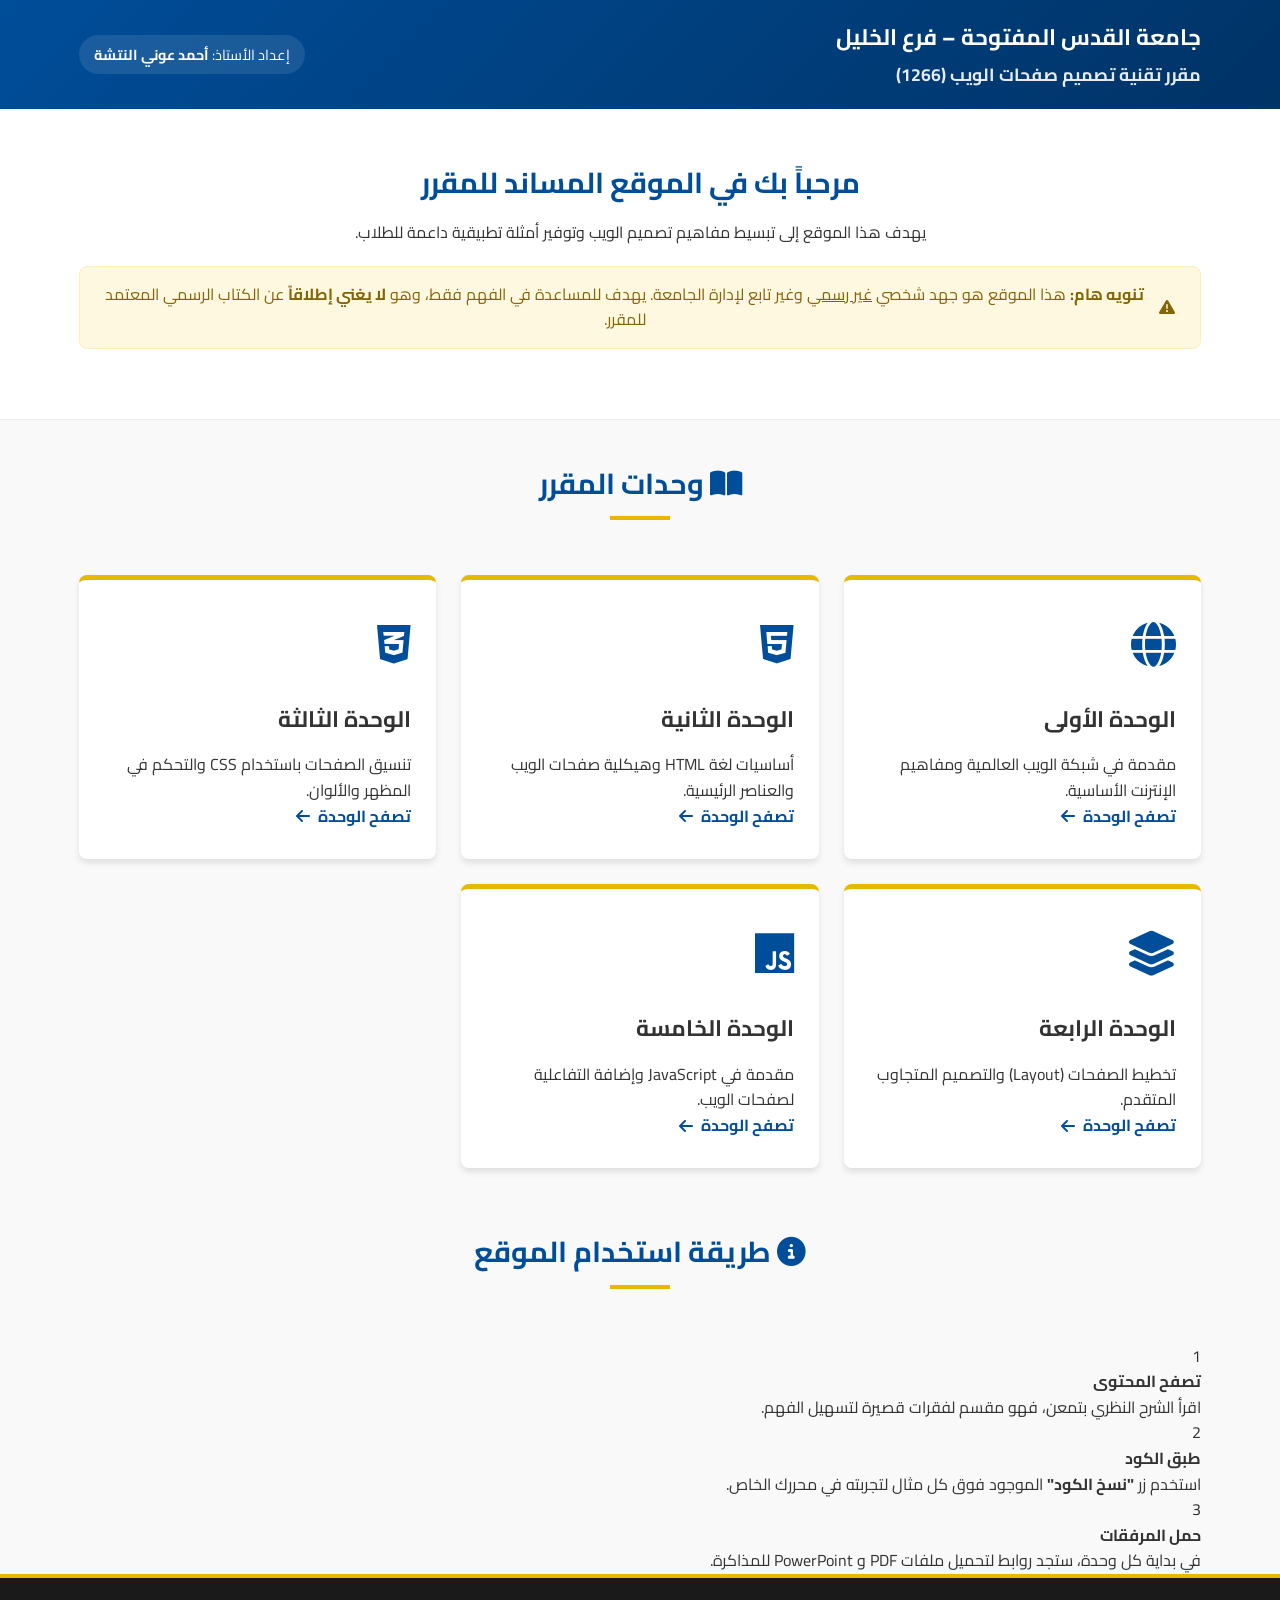
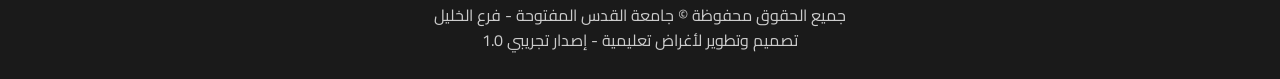
==== index.html @ 38ac9ed9 "Add files via upload رفع ملفات المشروع" ====
<!DOCTYPE html>
<html lang="ar" dir="rtl">
<head>
    <meta charset="UTF-8">
    <meta name="viewport" content="width=device-width, initial-scale=1.0">
    <title>تقنية تصميم صفحات الويب (1266) - جامعة القدس المفتوحة</title>
    
    <link rel="preconnect" href="https://fonts.googleapis.com">
    <link rel="preconnect" href="https://fonts.gstatic.com" crossorigin>
    <link href="https://fonts.googleapis.com/css2?family=Cairo:wght@400;600;700&display=swap" rel="stylesheet">
    
    <link rel="stylesheet" href="assets/css/style.css">
    
    <link rel="stylesheet" href="https://cdnjs.cloudflare.com/ajax/libs/font-awesome/6.4.0/css/all.min.css">
</head>
<body>

    <header class="main-header">
        <div class="container">
            <div class="header-content">
                <div class="uni-info">
                    <h1>جامعة القدس المفتوحة – فرع الخليل</h1>
                    <h2>مقرر تقنية تصميم صفحات الويب (1266)</h2>
                </div>
                <div class="instructor-info">
                    <p>إعداد الأستاذ: <strong>أحمد عوني النتشة</strong></p>
                </div>
            </div>
        </div>
    </header>

    <section class="hero-section">
        <div class="container">
            <h3>مرحباً بك في الموقع المساند للمقرر</h3>
            <p class="lead">يهدف هذا الموقع إلى تبسيط مفاهيم تصميم الويب وتوفير أمثلة تطبيقية داعمة للطلاب.</p>
            
            <div class="note-box">
                <i class="fas fa-exclamation-triangle"></i>
                <span>
                    <strong>تنويه هام:</strong> هذا الموقع هو جهد شخصي <u>غير رسمي</u> وغير تابع لإدارة الجامعة. يهدف للمساعدة في الفهم فقط، وهو <strong>لا يغني إطلاقاً</strong> عن الكتاب الرسمي المعتمد للمقرر.
                </span>
            </div>
        </div>
    </section>

    <main class="container">
        <h2 class="section-title"><i class="fas fa-book-open"></i> وحدات المقرر</h2>
        
        <div class="units-grid">
            <a href="units/unit1.html" class="unit-card">
                <div class="card-icon"><i class="fas fa-globe"></i></div>
                <h3>الوحدة الأولى</h3>
                <p>مقدمة في شبكة الويب العالمية ومفاهيم الإنترنت الأساسية.</p>
                <span class="btn-text">تصفح الوحدة <i class="fas fa-arrow-left"></i></span>
            </a>

            <a href="units/unit2.html" class="unit-card">
                <div class="card-icon"><i class="fab fa-html5"></i></div>
                <h3>الوحدة الثانية</h3>
                <p>أساسيات لغة HTML وهيكلية صفحات الويب والعناصر الرئيسية.</p>
                <span class="btn-text">تصفح الوحدة <i class="fas fa-arrow-left"></i></span>
            </a>

            <a href="units/unit3.html" class="unit-card">
                <div class="card-icon"><i class="fab fa-css3-alt"></i></div>
                <h3>الوحدة الثالثة</h3>
                <p>تنسيق الصفحات باستخدام CSS والتحكم في المظهر والألوان.</p>
                <span class="btn-text">تصفح الوحدة <i class="fas fa-arrow-left"></i></span>
            </a>

            <a href="units/unit4.html" class="unit-card">
                <div class="card-icon"><i class="fas fa-layer-group"></i></div>
                <h3>الوحدة الرابعة</h3>
                <p>تخطيط الصفحات (Layout) والتصميم المتجاوب المتقدم.</p>
                <span class="btn-text">تصفح الوحدة <i class="fas fa-arrow-left"></i></span>
            </a>

            <a href="units/unit5.html" class="unit-card">
                <div class="card-icon"><i class="fab fa-js"></i></div>
                <h3>الوحدة الخامسة</h3>
                <p>مقدمة في JavaScript وإضافة التفاعلية لصفحات الويب.</p>
                <span class="btn-text">تصفح الوحدة <i class="fas fa-arrow-left"></i></span>
            </a>
        </div>
    </main>

    <section class="how-to-use">
        <div class="container">
            <h2 class="section-title"><i class="fas fa-info-circle"></i> طريقة استخدام الموقع</h2>
            <div class="steps-grid">
                <div class="step-item">
                    <span class="step-num">1</span>
                    <h4>تصفح المحتوى</h4>
                    <p>اقرأ الشرح النظري بتمعن، فهو مقسم لفقرات قصيرة لتسهيل الفهم.</p>
                </div>
                <div class="step-item">
                    <span class="step-num">2</span>
                    <h4>طبق الكود</h4>
                    <p>استخدم زر <strong>"نسخ الكود"</strong> الموجود فوق كل مثال لتجربته في محررك الخاص.</p>
                </div>
                <div class="step-item">
                    <span class="step-num">3</span>
                    <h4>حمل المرفقات</h4>
                    <p>في بداية كل وحدة، ستجد روابط لتحميل ملفات PDF و PowerPoint للمذاكرة.</p>
                </div>
            </div>
        </div>
    </section>

    <footer>
        <div class="container">
            <p>جميع الحقوق محفوظة &copy; جامعة القدس المفتوحة - فرع الخليل</p>
            <p class="small">تصميم وتطوير لأغراض تعليمية - إصدار تجريبي 1.0</p>
        </div>
    </footer>

</body>
</html>
---- assets/css/style.css ----
/* =========================================
   1. المتغيرات وإعدادات التأسيس
   ========================================= */
:root {
    --primary-color: #004d99;
    --secondary-color: #e6b800;
    --accent-color: #f0f4f8;
    --text-color: #333;
    --text-light: #666;
    --white: #fff;
    --code-bg: #2d2d2d;
    --border-radius: 8px;
    --shadow: 0 4px 6px rgba(0,0,0,0.1);
    --hover-shadow: 0 10px 15px rgba(0,0,0,0.15);
    --font-main: 'Cairo', sans-serif;
    --transition: all 0.3s ease;
}

* { box-sizing: border-box; margin: 0; padding: 0; }
html { scroll-behavior: smooth; }
body {
    font-family: var(--font-main);
    background-color: #f9f9f9;
    color: var(--text-color);
    line-height: 1.6;
    direction: rtl;
    text-align: right;
}
a { text-decoration: none; color: inherit; transition: var(--transition); }
ul { list-style: none; }
.container { width: 90%; max-width: 1200px; margin: 0 auto; padding: 0 15px; }

/* =========================================
   2. الترويسة (Header)
   ========================================= */
.main-header {
    background: linear-gradient(135deg, var(--primary-color) 0%, #003366 100%);
    color: var(--white);
    padding: 20px 0;
    box-shadow: 0 2px 10px rgba(0,0,0,0.2);
}
.header-content {
    display: flex;
    justify-content: space-between;
    align-items: center;
    flex-wrap: wrap;
    gap: 15px;
}
.uni-info h1 { font-size: 1.4rem; font-weight: 700; margin-bottom: 5px; }
.uni-info h2 { font-size: 1.1rem; opacity: 0.9; }
.instructor-info {
    background: rgba(255, 255, 255, 0.1);
    padding: 8px 15px;
    border-radius: 20px;
    font-size: 0.9rem;
}
/* أيقونة الرئيسية */
.home-icon-header {
    color: var(--white);
    font-size: 1.5rem;
    margin-left: 15px;
    border: 1px solid rgba(255,255,255,0.3);
    padding: 5px 10px;
    border-radius: 5px;
    display: flex; align-items: center;
}
.home-icon-header:hover {
    background-color: rgba(255,255,255,0.2);
    color: var(--secondary-color);
    transform: scale(1.05);
}

/* =========================================
   3. الصفحة الرئيسية
   ========================================= */
.hero-section {
    background-color: var(--white);
    padding: 50px 0;
    text-align: center;
    border-bottom: 1px solid #eee;
    margin-bottom: 40px;
}
.hero-section h3 { color: var(--primary-color); font-size: 1.8rem; margin-bottom: 15px; }
.section-title {
    text-align: center;
    margin-bottom: 40px;
    color: var(--primary-color);
    position: relative;
    padding-bottom: 15px;
    font-size: 1.8rem;
}
.section-title::after {
    content: ''; display: block; width: 60px; height: 4px;
    background: var(--secondary-color); margin: 10px auto 0;
}
.units-grid {
    display: grid; grid-template-columns: repeat(auto-fit, minmax(280px, 1fr));
    gap: 25px; margin-bottom: 60px;
}
.unit-card {
    background: var(--white); padding: 30px 25px;
    border-radius: var(--border-radius); box-shadow: var(--shadow);
    border-top: 5px solid var(--secondary-color);
    display: flex; flex-direction: column; height: 100%;
    transition: var(--transition);
}
.unit-card:hover { transform: translateY(-8px); box-shadow: var(--hover-shadow); }
.card-icon { font-size: 2.8rem; color: var(--primary-color); margin-bottom: 20px; }
.unit-card h3 { font-size: 1.4rem; margin-bottom: 15px; }
.btn-text {
    color: var(--primary-color); font-weight: 700;
    display: inline-flex; align-items: center; gap: 8px; margin-top: auto;
}

/* =========================================
   4. العناصر العامة
   ========================================= */
.note-box {
    background-color: #fff8e1; color: #856404;
    border: 1px solid #ffeeba; padding: 15px 25px;
    border-radius: 8px; display: flex; align-items: center; gap: 15px;
    margin: 20px 0;
}
.download-btns { display: flex; gap: 15px; align-items: center; }

/* =========================================
   5. صفحات الوحدات
   ========================================= */
.unit-layout {
    display: grid; grid-template-columns: 280px 1fr;
    gap: 30px; margin: 30px 0 60px; align-items: start;
}
.toc-sidebar {
    background: #fff; padding: 20px;
    border-radius: var(--border-radius); box-shadow: var(--shadow);
    position: sticky; top: 20px; max-height: 85vh; overflow-y: auto;
    border-top: 4px solid var(--primary-color);
}
.toc-sidebar h4 { color: var(--primary-color); margin-bottom: 15px; border-bottom: 1px solid #eee; padding-bottom: 10px; }
.toc-sidebar ul li a {
    color: var(--text-light); font-size: 0.9rem; display: block;
    padding: 8px 10px; border-radius: 4px; border-right: 3px solid transparent;
    transition: var(--transition);
}
.toc-sidebar ul li a:hover {
    background-color: var(--accent-color); color: var(--primary-color);
    border-right-color: var(--primary-color); padding-right: 15px;
}
.unit-content section {
    background: #fff; padding: 40px; margin-bottom: 30px;
    border-radius: var(--border-radius); box-shadow: var(--shadow);
    scroll-margin-top: 80px;
}
.unit-content h2 {
    color: var(--primary-color); margin-bottom: 25px; font-size: 1.6rem;
    border-right: 5px solid var(--secondary-color); padding-right: 15px;
}
.code-box {
    background: var(--code-bg); color: #f8f8f2;
    border-radius: 6px; margin: 25px 0; overflow: hidden;
    direction: ltr; text-align: left;
}
.code-header {
    background: #444; padding: 8px 15px;
    display: flex; justify-content: space-between; align-items: center;
    font-family: monospace; color: #ccc;
}
.code-box pre {
    padding: 20px; overflow-x: auto; margin: 0;
    font-family: 'Courier New', Courier, monospace;
}
.copy-btn {
    background: transparent; border: 1px solid #888; color: #fff;
    padding: 3px 10px; border-radius: 4px; cursor: pointer;
}
.copy-btn:hover { background: #fff; color: #222; }

/* الجداول */
.content-table {
    width: 100%; border-collapse: collapse; margin: 25px 0;
    background: #fff; border: 1px solid #ddd;
}
.content-table thead tr { background-color: var(--primary-color); color: #fff; }
.content-table th, .content-table td { padding: 12px 15px; border: 1px solid #ddd; }
.content-table tbody tr:nth-of-type(even) { background-color: #f8f9fa; }

/* قسم الأسئلة والتدريبات (Accordion) */
.qa-container { margin-top: 20px; }
.qa-item {
    background: #fff; border: 1px solid #ddd;
    border-radius: 8px; margin-bottom: 15px; overflow: hidden;
}
.qa-item summary {
    background-color: #f8f9fa; padding: 15px 20px; cursor: pointer;
    font-weight: bold; color: var(--primary-color);
    display: flex; justify-content: space-between; align-items: center;
}
.qa-item summary:hover { background-color: #e9ecef; }
.qa-answer { padding: 20px; border-top: 1px solid #ddd; background-color: #fff; }
.qa-badge {
    background: var(--secondary-color); color: #fff;
    padding: 3px 8px; border-radius: 4px; font-size: 0.8rem; margin-left: 10px;
}

/* =========================================
   6. التذييل (Footer)
   ========================================= */
footer {
    background: #1a1a1a; color: #ccc; text-align: center;
    padding: 25px 0; border-top: 4px solid var(--secondary-color);
    margin-top: auto;
}
/* =========================================
   7. التجاوب
   ========================================= */
@media (max-width: 992px) {
    .unit-layout { grid-template-columns: 1fr; }
    .toc-sidebar { position: static; margin-bottom: 30px; max-height: none; }
}
@media (max-width: 768px) {
    .header-content { flex-direction: column; text-align: center; }
}
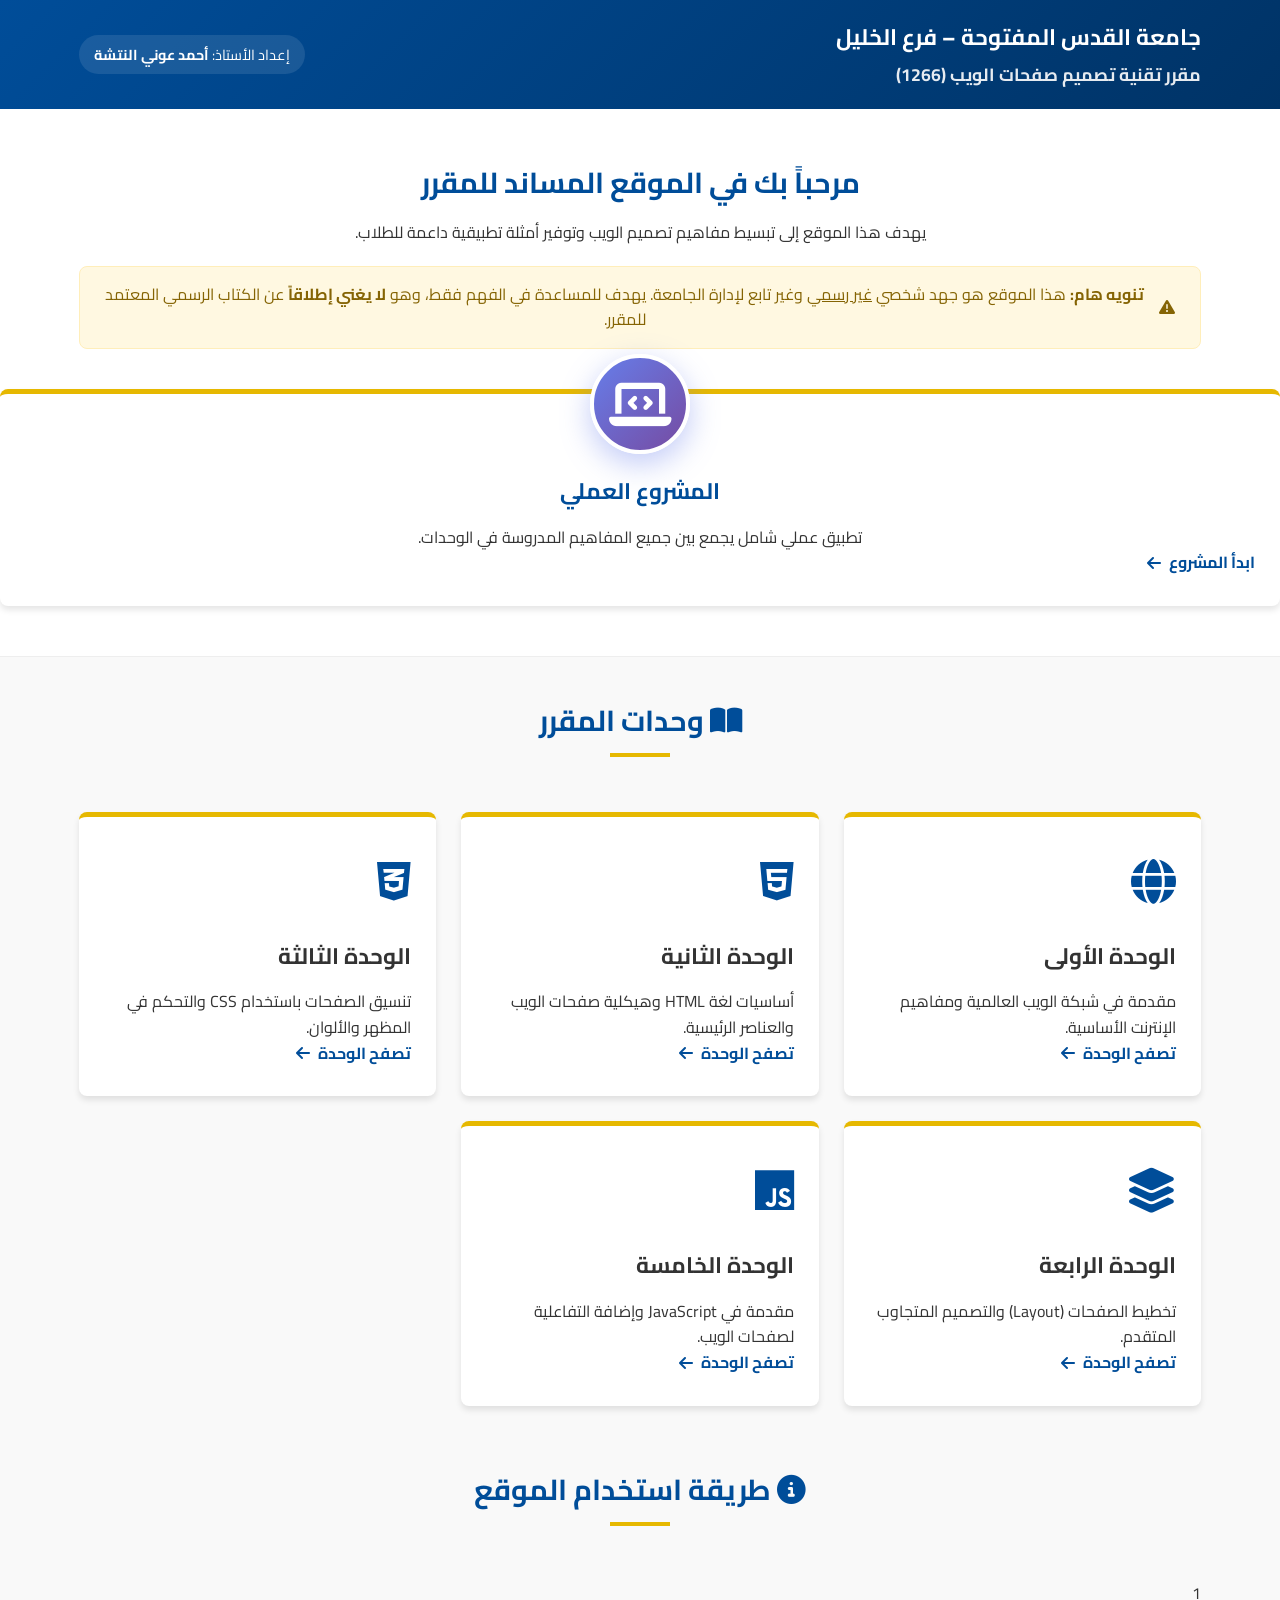
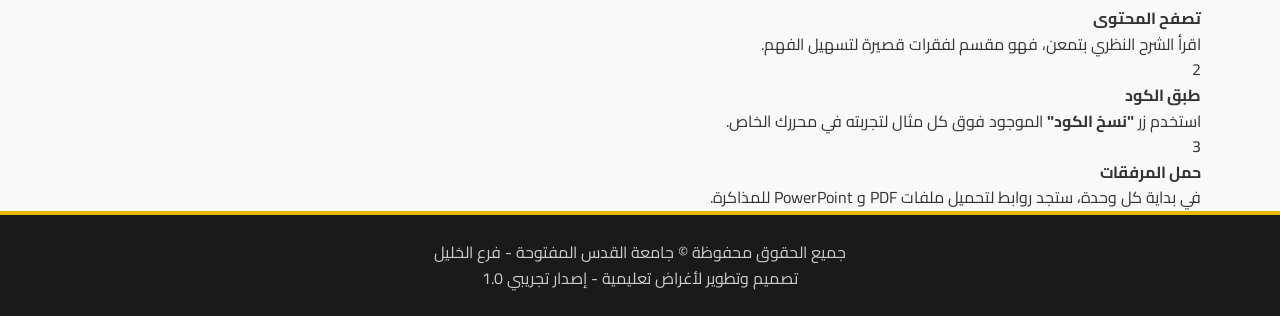
==== commit ac1ee764: "Add files via upload" ====
--- a/index.html
+++ b/index.html
@@ -1,118 +1,159 @@
-<!DOCTYPE html>
-<html lang="ar" dir="rtl">
-<head>
-    <meta charset="UTF-8">
-    <meta name="viewport" content="width=device-width, initial-scale=1.0">
-    <title>تقنية تصميم صفحات الويب (1266) - جامعة القدس المفتوحة</title>
-    
-    <link rel="preconnect" href="https://fonts.googleapis.com">
-    <link rel="preconnect" href="https://fonts.gstatic.com" crossorigin>
-    <link href="https://fonts.googleapis.com/css2?family=Cairo:wght@400;600;700&display=swap" rel="stylesheet">
-    
-    <link rel="stylesheet" href="assets/css/style.css">
-    
-    <link rel="stylesheet" href="https://cdnjs.cloudflare.com/ajax/libs/font-awesome/6.4.0/css/all.min.css">
-</head>
-<body>
-
-    <header class="main-header">
-        <div class="container">
-            <div class="header-content">
-                <div class="uni-info">
-                    <h1>جامعة القدس المفتوحة – فرع الخليل</h1>
-                    <h2>مقرر تقنية تصميم صفحات الويب (1266)</h2>
-                </div>
-                <div class="instructor-info">
-                    <p>إعداد الأستاذ: <strong>أحمد عوني النتشة</strong></p>
-                </div>
-            </div>
-        </div>
-    </header>
-
-    <section class="hero-section">
-        <div class="container">
-            <h3>مرحباً بك في الموقع المساند للمقرر</h3>
-            <p class="lead">يهدف هذا الموقع إلى تبسيط مفاهيم تصميم الويب وتوفير أمثلة تطبيقية داعمة للطلاب.</p>
-            
-            <div class="note-box">
-                <i class="fas fa-exclamation-triangle"></i>
-                <span>
-                    <strong>تنويه هام:</strong> هذا الموقع هو جهد شخصي <u>غير رسمي</u> وغير تابع لإدارة الجامعة. يهدف للمساعدة في الفهم فقط، وهو <strong>لا يغني إطلاقاً</strong> عن الكتاب الرسمي المعتمد للمقرر.
-                </span>
-            </div>
-        </div>
-    </section>
-
-    <main class="container">
-        <h2 class="section-title"><i class="fas fa-book-open"></i> وحدات المقرر</h2>
-        
-        <div class="units-grid">
-            <a href="units/unit1.html" class="unit-card">
-                <div class="card-icon"><i class="fas fa-globe"></i></div>
-                <h3>الوحدة الأولى</h3>
-                <p>مقدمة في شبكة الويب العالمية ومفاهيم الإنترنت الأساسية.</p>
-                <span class="btn-text">تصفح الوحدة <i class="fas fa-arrow-left"></i></span>
-            </a>
-
-            <a href="units/unit2.html" class="unit-card">
-                <div class="card-icon"><i class="fab fa-html5"></i></div>
-                <h3>الوحدة الثانية</h3>
-                <p>أساسيات لغة HTML وهيكلية صفحات الويب والعناصر الرئيسية.</p>
-                <span class="btn-text">تصفح الوحدة <i class="fas fa-arrow-left"></i></span>
-            </a>
-
-            <a href="units/unit3.html" class="unit-card">
-                <div class="card-icon"><i class="fab fa-css3-alt"></i></div>
-                <h3>الوحدة الثالثة</h3>
-                <p>تنسيق الصفحات باستخدام CSS والتحكم في المظهر والألوان.</p>
-                <span class="btn-text">تصفح الوحدة <i class="fas fa-arrow-left"></i></span>
-            </a>
-
-            <a href="units/unit4.html" class="unit-card">
-                <div class="card-icon"><i class="fas fa-layer-group"></i></div>
-                <h3>الوحدة الرابعة</h3>
-                <p>تخطيط الصفحات (Layout) والتصميم المتجاوب المتقدم.</p>
-                <span class="btn-text">تصفح الوحدة <i class="fas fa-arrow-left"></i></span>
-            </a>
-
-            <a href="units/unit5.html" class="unit-card">
-                <div class="card-icon"><i class="fab fa-js"></i></div>
-                <h3>الوحدة الخامسة</h3>
-                <p>مقدمة في JavaScript وإضافة التفاعلية لصفحات الويب.</p>
-                <span class="btn-text">تصفح الوحدة <i class="fas fa-arrow-left"></i></span>
-            </a>
-        </div>
-    </main>
-
-    <section class="how-to-use">
-        <div class="container">
-            <h2 class="section-title"><i class="fas fa-info-circle"></i> طريقة استخدام الموقع</h2>
-            <div class="steps-grid">
-                <div class="step-item">
-                    <span class="step-num">1</span>
-                    <h4>تصفح المحتوى</h4>
-                    <p>اقرأ الشرح النظري بتمعن، فهو مقسم لفقرات قصيرة لتسهيل الفهم.</p>
-                </div>
-                <div class="step-item">
-                    <span class="step-num">2</span>
-                    <h4>طبق الكود</h4>
-                    <p>استخدم زر <strong>"نسخ الكود"</strong> الموجود فوق كل مثال لتجربته في محررك الخاص.</p>
-                </div>
-                <div class="step-item">
-                    <span class="step-num">3</span>
-                    <h4>حمل المرفقات</h4>
-                    <p>في بداية كل وحدة، ستجد روابط لتحميل ملفات PDF و PowerPoint للمذاكرة.</p>
-                </div>
-            </div>
-        </div>
-    </section>
-
-    <footer>
-        <div class="container">
-            <p>جميع الحقوق محفوظة &copy; جامعة القدس المفتوحة - فرع الخليل</p>
-            <p class="small">تصميم وتطوير لأغراض تعليمية - إصدار تجريبي 1.0</p>
-        </div>
-    </footer>
-
-</body>
+<!DOCTYPE html>
+<html lang="ar" dir="rtl">
+<head>
+    <meta charset="UTF-8">
+    <meta name="viewport" content="width=device-width, initial-scale=1.0">
+    <title>تقنية تصميم صفحات الويب (1266) - جامعة القدس المفتوحة</title>
+    
+    <link rel="preconnect" href="https://fonts.googleapis.com">
+    <link rel="preconnect" href="https://fonts.gstatic.com" crossorigin>
+    <link href="https://fonts.googleapis.com/css2?family=Cairo:wght@400;600;700&display=swap" rel="stylesheet">
+    
+    <link rel="stylesheet" href="assets/css/style.css">
+    
+    <link rel="stylesheet" href="https://cdnjs.cloudflare.com/ajax/libs/font-awesome/6.4.0/css/all.min.css">
+    
+    <style>
+        /* تنسيق خاص لبطاقة المشروع العملي */
+        .practical-card {
+            position: relative;
+            padding-top: 80px;
+        }
+        
+        .practical-icon {
+            position: absolute;
+            top: -40px;
+            left: 50%;
+            transform: translateX(-50%);
+            width: 100px;
+            height: 100px;
+            background: linear-gradient(135deg, #667eea 0%, #764ba2 100%);
+            border-radius: 50%;
+            display: flex;
+            align-items: center;
+            justify-content: center;
+            font-size: 50px;
+            color: white;
+            box-shadow: 0 10px 30px rgba(102, 126, 234, 0.4);
+            border: 4px solid white;
+            transition: transform 0.3s ease, box-shadow 0.3s ease;
+        }
+        
+        .practical-card:hover .practical-icon {
+            transform: translateX(-50%) translateY(-10px) scale(1.1);
+            box-shadow: 0 15px 40px rgba(102, 126, 234, 0.6);
+        }
+    </style>
+</head>
+<body>
+
+    <header class="main-header">
+        <div class="container">
+            <div class="header-content">
+                <div class="uni-info">
+                    <h1>جامعة القدس المفتوحة – فرع الخليل</h1>
+                    <h2>مقرر تقنية تصميم صفحات الويب (1266)</h2>
+                </div>
+                <div class="instructor-info">
+                    <p>إعداد الأستاذ: <strong>أحمد عوني النتشة</strong></p>
+                </div>
+            </div>
+        </div>
+    </header>
+
+    <section class="hero-section">
+        <div class="container">
+            <h3>مرحباً بك في الموقع المساند للمقرر</h3>
+            <p class="lead">يهدف هذا الموقع إلى تبسيط مفاهيم تصميم الويب وتوفير أمثلة تطبيقية داعمة للطلاب.</p>
+            
+            <div class="note-box">
+                <i class="fas fa-exclamation-triangle"></i>
+                <span>
+                    <strong>تنويه هام:</strong> هذا الموقع هو جهد شخصي <u>غير رسمي</u> وغير تابع لإدارة الجامعة. يهدف للمساعدة في الفهم فقط، وهو <strong>لا يغني إطلاقاً</strong> عن الكتاب الرسمي المعتمد للمقرر.
+                </span>
+            </div>
+        </div>
+
+        <div style="margin-top: 40px;">
+            <a href="https://anatshih.github.io/web-design-course-1266/practical.html" class="unit-card practical-card">
+                <div class="card-icon practical-icon"><i class="fas fa-laptop-code"></i></div>
+                <h3>المشروع العملي</h3>
+                <p>تطبيق عملي شامل يجمع بين جميع المفاهيم المدروسة في الوحدات.</p>
+                <span class="btn-text">ابدأ المشروع <i class="fas fa-arrow-left"></i></span>
+            </a>
+        </div>
+    </section>
+
+    <main class="container">
+        <h2 class="section-title"><i class="fas fa-book-open"></i> وحدات المقرر</h2>
+        
+        <div class="units-grid">
+            <a href="units/unit1.html" class="unit-card">
+                <div class="card-icon"><i class="fas fa-globe"></i></div>
+                <h3>الوحدة الأولى</h3>
+                <p>مقدمة في شبكة الويب العالمية ومفاهيم الإنترنت الأساسية.</p>
+                <span class="btn-text">تصفح الوحدة <i class="fas fa-arrow-left"></i></span>
+            </a>
+
+            <a href="units/unit2.html" class="unit-card">
+                <div class="card-icon"><i class="fab fa-html5"></i></div>
+                <h3>الوحدة الثانية</h3>
+                <p>أساسيات لغة HTML وهيكلية صفحات الويب والعناصر الرئيسية.</p>
+                <span class="btn-text">تصفح الوحدة <i class="fas fa-arrow-left"></i></span>
+            </a>
+
+            <a href="units/unit3.html" class="unit-card">
+                <div class="card-icon"><i class="fab fa-css3-alt"></i></div>
+                <h3>الوحدة الثالثة</h3>
+                <p>تنسيق الصفحات باستخدام CSS والتحكم في المظهر والألوان.</p>
+                <span class="btn-text">تصفح الوحدة <i class="fas fa-arrow-left"></i></span>
+            </a>
+
+            <a href="units/unit4.html" class="unit-card">
+                <div class="card-icon"><i class="fas fa-layer-group"></i></div>
+                <h3>الوحدة الرابعة</h3>
+                <p>تخطيط الصفحات (Layout) والتصميم المتجاوب المتقدم.</p>
+                <span class="btn-text">تصفح الوحدة <i class="fas fa-arrow-left"></i></span>
+            </a>
+
+            <a href="units/unit5.html" class="unit-card">
+                <div class="card-icon"><i class="fab fa-js"></i></div>
+                <h3>الوحدة الخامسة</h3>
+                <p>مقدمة في JavaScript وإضافة التفاعلية لصفحات الويب.</p>
+                <span class="btn-text">تصفح الوحدة <i class="fas fa-arrow-left"></i></span>
+            </a>
+        </div>
+    </main>
+
+    <section class="how-to-use">
+        <div class="container">
+            <h2 class="section-title"><i class="fas fa-info-circle"></i> طريقة استخدام الموقع</h2>
+            <div class="steps-grid">
+                <div class="step-item">
+                    <span class="step-num">1</span>
+                    <h4>تصفح المحتوى</h4>
+                    <p>اقرأ الشرح النظري بتمعن، فهو مقسم لفقرات قصيرة لتسهيل الفهم.</p>
+                </div>
+                <div class="step-item">
+                    <span class="step-num">2</span>
+                    <h4>طبق الكود</h4>
+                    <p>استخدم زر <strong>"نسخ الكود"</strong> الموجود فوق كل مثال لتجربته في محررك الخاص.</p>
+                </div>
+                <div class="step-item">
+                    <span class="step-num">3</span>
+                    <h4>حمل المرفقات</h4>
+                    <p>في بداية كل وحدة، ستجد روابط لتحميل ملفات PDF و PowerPoint للمذاكرة.</p>
+                </div>
+            </div>
+        </div>
+    </section>
+
+    <footer>
+        <div class="container">
+            <p>جميع الحقوق محفوظة &copy; جامعة القدس المفتوحة - فرع الخليل</p>
+            <p class="small">تصميم وتطوير لأغراض تعليمية - إصدار تجريبي 1.0</p>
+        </div>
+    </footer>
+
+</body>
 </html>
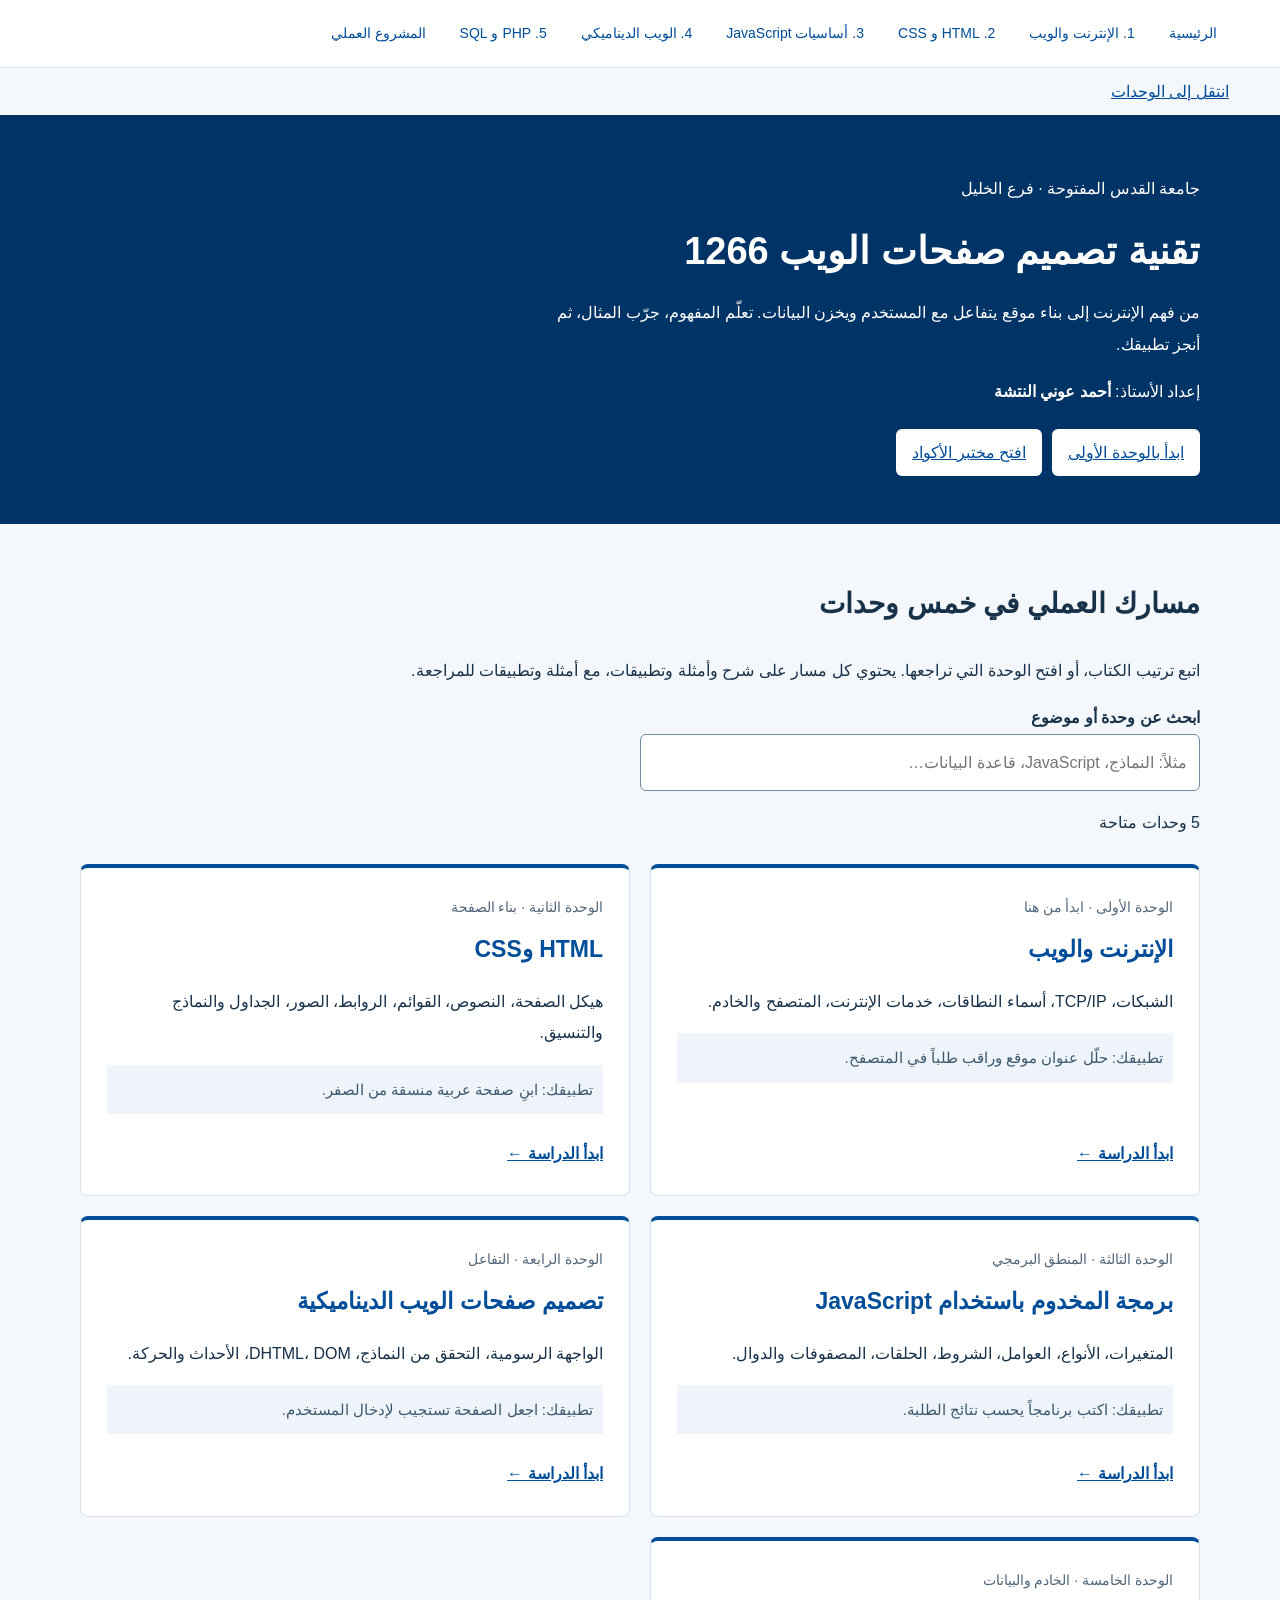
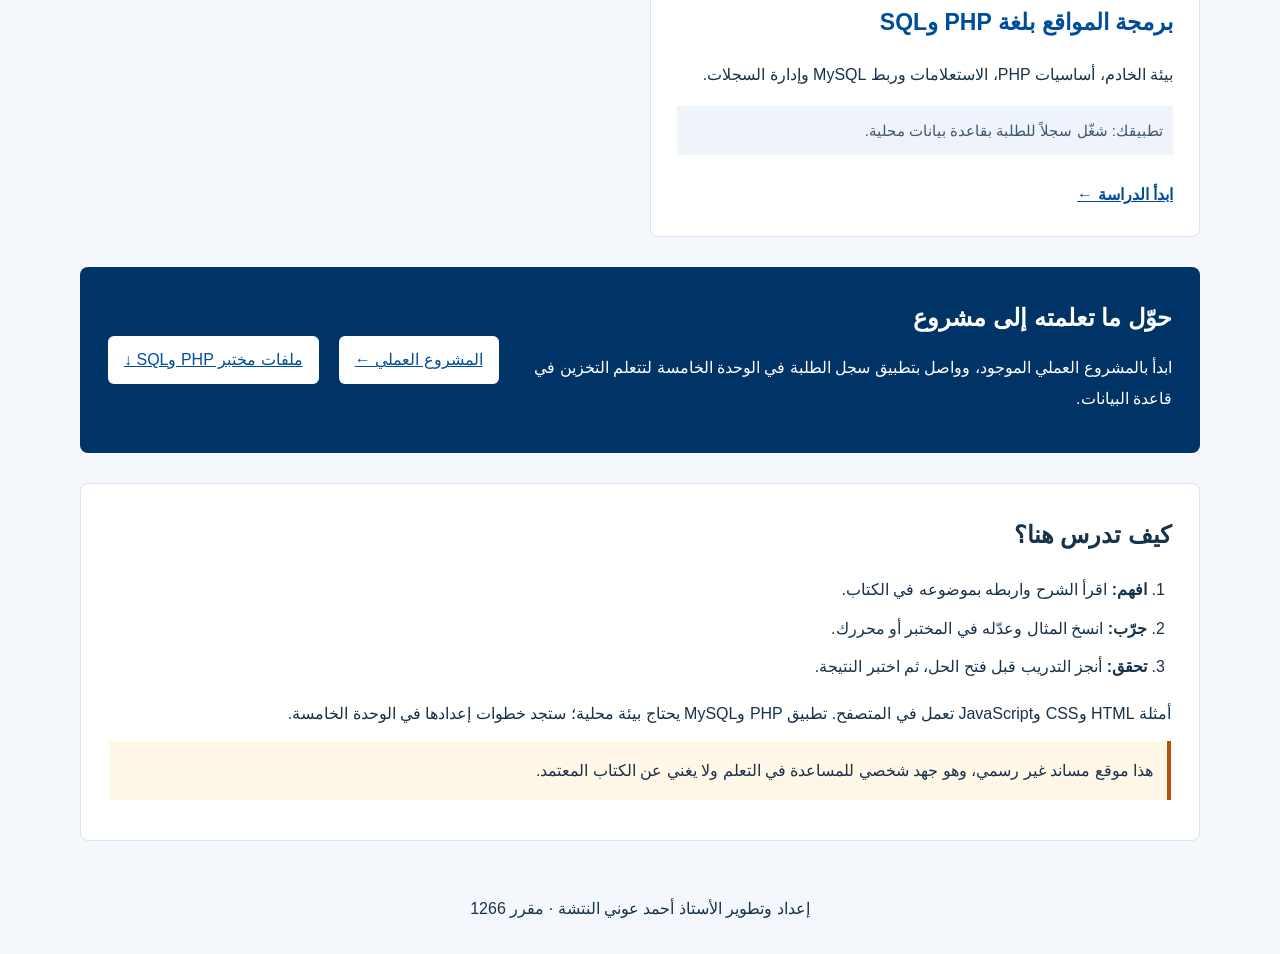
==== commit 71446559: "Expand all five course units and practical labs without textbook links" ====
--- a/index.html
+++ b/index.html
@@ -1,159 +1 @@
-<!DOCTYPE html>
-<html lang="ar" dir="rtl">
-<head>
-    <meta charset="UTF-8">
-    <meta name="viewport" content="width=device-width, initial-scale=1.0">
-    <title>تقنية تصميم صفحات الويب (1266) - جامعة القدس المفتوحة</title>
-    
-    <link rel="preconnect" href="https://fonts.googleapis.com">
-    <link rel="preconnect" href="https://fonts.gstatic.com" crossorigin>
-    <link href="https://fonts.googleapis.com/css2?family=Cairo:wght@400;600;700&display=swap" rel="stylesheet">
-    
-    <link rel="stylesheet" href="assets/css/style.css">
-    
-    <link rel="stylesheet" href="https://cdnjs.cloudflare.com/ajax/libs/font-awesome/6.4.0/css/all.min.css">
-    
-    <style>
-        /* تنسيق خاص لبطاقة المشروع العملي */
-        .practical-card {
-            position: relative;
-            padding-top: 80px;
-        }
-        
-        .practical-icon {
-            position: absolute;
-            top: -40px;
-            left: 50%;
-            transform: translateX(-50%);
-            width: 100px;
-            height: 100px;
-            background: linear-gradient(135deg, #667eea 0%, #764ba2 100%);
-            border-radius: 50%;
-            display: flex;
-            align-items: center;
-            justify-content: center;
-            font-size: 50px;
-            color: white;
-            box-shadow: 0 10px 30px rgba(102, 126, 234, 0.4);
-            border: 4px solid white;
-            transition: transform 0.3s ease, box-shadow 0.3s ease;
-        }
-        
-        .practical-card:hover .practical-icon {
-            transform: translateX(-50%) translateY(-10px) scale(1.1);
-            box-shadow: 0 15px 40px rgba(102, 126, 234, 0.6);
-        }
-    </style>
-</head>
-<body>
-
-    <header class="main-header">
-        <div class="container">
-            <div class="header-content">
-                <div class="uni-info">
-                    <h1>جامعة القدس المفتوحة – فرع الخليل</h1>
-                    <h2>مقرر تقنية تصميم صفحات الويب (1266)</h2>
-                </div>
-                <div class="instructor-info">
-                    <p>إعداد الأستاذ: <strong>أحمد عوني النتشة</strong></p>
-                </div>
-            </div>
-        </div>
-    </header>
-
-    <section class="hero-section">
-        <div class="container">
-            <h3>مرحباً بك في الموقع المساند للمقرر</h3>
-            <p class="lead">يهدف هذا الموقع إلى تبسيط مفاهيم تصميم الويب وتوفير أمثلة تطبيقية داعمة للطلاب.</p>
-            
-            <div class="note-box">
-                <i class="fas fa-exclamation-triangle"></i>
-                <span>
-                    <strong>تنويه هام:</strong> هذا الموقع هو جهد شخصي <u>غير رسمي</u> وغير تابع لإدارة الجامعة. يهدف للمساعدة في الفهم فقط، وهو <strong>لا يغني إطلاقاً</strong> عن الكتاب الرسمي المعتمد للمقرر.
-                </span>
-            </div>
-        </div>
-
-        <div style="margin-top: 40px;">
-            <a href="https://anatshih.github.io/web-design-course-1266/practical.html" class="unit-card practical-card">
-                <div class="card-icon practical-icon"><i class="fas fa-laptop-code"></i></div>
-                <h3>المشروع العملي</h3>
-                <p>تطبيق عملي شامل يجمع بين جميع المفاهيم المدروسة في الوحدات.</p>
-                <span class="btn-text">ابدأ المشروع <i class="fas fa-arrow-left"></i></span>
-            </a>
-        </div>
-    </section>
-
-    <main class="container">
-        <h2 class="section-title"><i class="fas fa-book-open"></i> وحدات المقرر</h2>
-        
-        <div class="units-grid">
-            <a href="units/unit1.html" class="unit-card">
-                <div class="card-icon"><i class="fas fa-globe"></i></div>
-                <h3>الوحدة الأولى</h3>
-                <p>مقدمة في شبكة الويب العالمية ومفاهيم الإنترنت الأساسية.</p>
-                <span class="btn-text">تصفح الوحدة <i class="fas fa-arrow-left"></i></span>
-            </a>
-
-            <a href="units/unit2.html" class="unit-card">
-                <div class="card-icon"><i class="fab fa-html5"></i></div>
-                <h3>الوحدة الثانية</h3>
-                <p>أساسيات لغة HTML وهيكلية صفحات الويب والعناصر الرئيسية.</p>
-                <span class="btn-text">تصفح الوحدة <i class="fas fa-arrow-left"></i></span>
-            </a>
-
-            <a href="units/unit3.html" class="unit-card">
-                <div class="card-icon"><i class="fab fa-css3-alt"></i></div>
-                <h3>الوحدة الثالثة</h3>
-                <p>تنسيق الصفحات باستخدام CSS والتحكم في المظهر والألوان.</p>
-                <span class="btn-text">تصفح الوحدة <i class="fas fa-arrow-left"></i></span>
-            </a>
-
-            <a href="units/unit4.html" class="unit-card">
-                <div class="card-icon"><i class="fas fa-layer-group"></i></div>
-                <h3>الوحدة الرابعة</h3>
-                <p>تخطيط الصفحات (Layout) والتصميم المتجاوب المتقدم.</p>
-                <span class="btn-text">تصفح الوحدة <i class="fas fa-arrow-left"></i></span>
-            </a>
-
-            <a href="units/unit5.html" class="unit-card">
-                <div class="card-icon"><i class="fab fa-js"></i></div>
-                <h3>الوحدة الخامسة</h3>
-                <p>مقدمة في JavaScript وإضافة التفاعلية لصفحات الويب.</p>
-                <span class="btn-text">تصفح الوحدة <i class="fas fa-arrow-left"></i></span>
-            </a>
-        </div>
-    </main>
-
-    <section class="how-to-use">
-        <div class="container">
-            <h2 class="section-title"><i class="fas fa-info-circle"></i> طريقة استخدام الموقع</h2>
-            <div class="steps-grid">
-                <div class="step-item">
-                    <span class="step-num">1</span>
-                    <h4>تصفح المحتوى</h4>
-                    <p>اقرأ الشرح النظري بتمعن، فهو مقسم لفقرات قصيرة لتسهيل الفهم.</p>
-                </div>
-                <div class="step-item">
-                    <span class="step-num">2</span>
-                    <h4>طبق الكود</h4>
-                    <p>استخدم زر <strong>"نسخ الكود"</strong> الموجود فوق كل مثال لتجربته في محررك الخاص.</p>
-                </div>
-                <div class="step-item">
-                    <span class="step-num">3</span>
-                    <h4>حمل المرفقات</h4>
-                    <p>في بداية كل وحدة، ستجد روابط لتحميل ملفات PDF و PowerPoint للمذاكرة.</p>
-                </div>
-            </div>
-        </div>
-    </section>
-
-    <footer>
-        <div class="container">
-            <p>جميع الحقوق محفوظة &copy; جامعة القدس المفتوحة - فرع الخليل</p>
-            <p class="small">تصميم وتطوير لأغراض تعليمية - إصدار تجريبي 1.0</p>
-        </div>
-    </footer>
-
-</body>
-</html>+<!doctype html><html lang="ar" dir="rtl"><head><meta charset="utf-8"><meta name="viewport" content="width=device-width,initial-scale=1"><title>تقنية تصميم صفحات الويب 1266 | جميع الوحدات</title><meta name="description" content="موقع مساند لمقرر تقنية تصميم صفحات الويب 1266: خمس وحدات، شروحات وأمثلة وتدريبات ومختبر أكواد ومشروع PHP وSQL."><link rel="stylesheet" href="assets/css/learning.css"><link rel="stylesheet" href="assets/css/home.css"><script src="assets/js/learning.js" defer></script></head><body class="learning-page"><a class="skip" href="#units">انتقل إلى الوحدات</a><header class="learning-hero"><div class="learning-wrap"><p>جامعة القدس المفتوحة · فرع الخليل</p><h1>تقنية تصميم صفحات الويب <span dir="ltr">1266</span></h1><p>من فهم الإنترنت إلى بناء موقع يتفاعل مع المستخدم ويخزن البيانات. تعلّم المفهوم، جرّب المثال، ثم أنجز تطبيقك.</p><p>إعداد الأستاذ: <strong>أحمد عوني النتشة</strong></p><div class="learning-actions"><a class="resource-link" href="units/unit1.html">ابدأ بالوحدة الأولى</a><a class="resource-link" href="lab.html">افتح مختبر الأكواد</a></div></div></header><main class="learning-wrap"><section class="course-intro"><h2>مسارك العملي في خمس وحدات</h2><p>اتبع ترتيب الكتاب، أو افتح الوحدة التي تراجعها. يحتوي كل مسار على شرح وأمثلة وتطبيقات، مع أمثلة وتطبيقات للمراجعة.</p><label for="unit-search">ابحث عن وحدة أو موضوع</label><input id="unit-search" type="search" placeholder="مثلاً: النماذج، JavaScript، قاعدة البيانات…"><p id="search-status" role="status" aria-live="polite">5 وحدات متاحة</p></section><section id="units" aria-label="وحدات المقرر" class="course-grid"><article class="unit-card" data-search="الإنترنت والويبالشبكات، TCP/IP، أسماء النطاقات، خدمات الإنترنت، المتصفح والخادم."><span class="unit-label">الوحدة الأولى · ابدأ من هنا</span><h3><a href="units/unit1.html">الإنترنت والويب</a></h3><p>الشبكات، TCP/IP، أسماء النطاقات، خدمات الإنترنت، المتصفح والخادم.</p><p class="outcome">تطبيقك: حلّل عنوان موقع وراقب طلباً في المتصفح.</p><div class="card-links"><a href="units/unit1.html">ابدأ الدراسة ←</a></div></article><article class="unit-card" data-search="HTML وCSSهيكل الصفحة، النصوص، القوائم، الروابط، الصور، الجداول والنماذج والتنسيق."><span class="unit-label">الوحدة الثانية · بناء الصفحة</span><h3><a href="units/unit2.html">HTML وCSS</a></h3><p>هيكل الصفحة، النصوص، القوائم، الروابط، الصور، الجداول والنماذج والتنسيق.</p><p class="outcome">تطبيقك: ابنِ صفحة عربية منسقة من الصفر.</p><div class="card-links"><a href="units/unit2.html">ابدأ الدراسة ←</a></div></article><article class="unit-card" data-search="برمجة المخدوم باستخدام JavaScriptالمتغيرات، الأنواع، العوامل، الشروط، الحلقات، المصفوفات والدوال."><span class="unit-label">الوحدة الثالثة · المنطق البرمجي</span><h3><a href="units/unit3.html">برمجة المخدوم باستخدام JavaScript</a></h3><p>المتغيرات، الأنواع، العوامل، الشروط، الحلقات، المصفوفات والدوال.</p><p class="outcome">تطبيقك: اكتب برنامجاً يحسب نتائج الطلبة.</p><div class="card-links"><a href="units/unit3.html">ابدأ الدراسة ←</a></div></article><article class="unit-card" data-search="تصميم صفحات الويب الديناميكيةالواجهة الرسومية، التحقق من النماذج، DHTML، DOM، الأحداث والحركة."><span class="unit-label">الوحدة الرابعة · التفاعل</span><h3><a href="units/unit4.html">تصميم صفحات الويب الديناميكية</a></h3><p>الواجهة الرسومية، التحقق من النماذج، DHTML، DOM، الأحداث والحركة.</p><p class="outcome">تطبيقك: اجعل الصفحة تستجيب لإدخال المستخدم.</p><div class="card-links"><a href="units/unit4.html">ابدأ الدراسة ←</a></div></article><article class="unit-card" data-search="برمجة المواقع بلغة PHP وSQLبيئة الخادم، أساسيات PHP، الاستعلامات وربط MySQL وإدارة السجلات."><span class="unit-label">الوحدة الخامسة · الخادم والبيانات</span><h3><a href="units/unit5.html">برمجة المواقع بلغة PHP وSQL</a></h3><p>بيئة الخادم، أساسيات PHP، الاستعلامات وربط MySQL وإدارة السجلات.</p><p class="outcome">تطبيقك: شغّل سجلاً للطلبة بقاعدة بيانات محلية.</p><div class="card-links"><a href="units/unit5.html">ابدأ الدراسة ←</a></div></article></section><section class="practice-strip"><div><h2>حوّل ما تعلمته إلى مشروع</h2><p>ابدأ بالمشروع العملي الموجود، وواصل بتطبيق سجل الطلبة في الوحدة الخامسة لتتعلم التخزين في قاعدة البيانات.</p></div><a class="resource-link" href="practical.html">المشروع العملي ←</a><a class="resource-link" href="downloads/unit5/php-sql-lab.zip" download>ملفات مختبر PHP وSQL ↓</a></section><section class="lesson"><h2>كيف تدرس هنا؟</h2><ol><li><strong>افهم:</strong> اقرأ الشرح واربطه بموضوعه في الكتاب.</li><li><strong>جرّب:</strong> انسخ المثال وعدّله في المختبر أو محررك.</li><li><strong>تحقق:</strong> أنجز التدريب قبل فتح الحل، ثم اختبر النتيجة.</li></ol><p>أمثلة HTML وCSS وJavaScript تعمل في المتصفح. تطبيق PHP وMySQL يحتاج بيئة محلية؛ ستجد خطوات إعدادها في الوحدة الخامسة.</p><p class="note">هذا موقع مساند غير رسمي، وهو جهد شخصي للمساعدة في التعلم ولا يغني عن الكتاب المعتمد.</p></section></main><footer class="learning-footer">إعداد وتطوير الأستاذ أحمد عوني النتشة · مقرر 1266</footer><script>const search=document.querySelector('#unit-search');search.addEventListener('input',()=>{let count=0;document.querySelectorAll('[data-search]').forEach(card=>{card.hidden=!card.dataset.search.toLowerCase().includes(search.value.trim().toLowerCase());if(!card.hidden)count++;});document.querySelector('#search-status').textContent=count?`عدد الوحدات المطابقة: ${count}`:'لا توجد وحدة مطابقة. جرّب كلمة أخرى أو امسح البحث.';});</script></body></html>
--- a/assets/css/learning.css
+++ b/assets/css/learning.css
@@ -0,0 +1,5 @@
+:root{--course-blue:#004d99;--course-ink:#18324a;--course-line:#d9e4ef}
+.course-nav{padding:12px 4%;background:#fff;border-bottom:1px solid var(--course-line);display:flex;gap:10px;flex-wrap:wrap;align-items:center;font-family:Cairo,Tahoma,sans-serif;position:relative;z-index:2;color:var(--course-ink)}
+.course-nav a{padding:8px 12px;border-radius:6px;text-decoration:none;color:var(--course-blue);font-size:14px}.course-nav a[aria-current=page]{background:var(--course-blue);color:white}.course-nav a:hover{background:#e8f1fa;color:#004d99}
+.course-nav a:focus-visible,button:focus-visible,a:focus-visible,textarea:focus-visible,input:focus-visible{outline:3px solid #b45309;outline-offset:3px}
+.learning-page{margin:0;background:#f4f7fb;color:var(--course-ink);font:16px/1.95 Cairo,Tahoma,sans-serif}.learning-page *{box-sizing:border-box}.learning-page a{color:var(--course-blue)}.learning-wrap{width:min(1120px,92%);margin:auto}.learning-hero{background:#003366;color:white;padding:42px 0}.learning-hero h1{font-size:clamp(25px,4vw,38px);line-height:1.6;margin:8px 0}.learning-hero p{max-width:75ch}.learning-layout{display:grid;grid-template-columns:245px minmax(0,1fr);gap:24px;margin:28px auto}.learning-toc{align-self:start;position:sticky;top:16px;background:white;border:1px solid var(--course-line);padding:20px;border-radius:8px}.learning-toc a{display:block;padding:6px 0}.lesson{background:white;border:1px solid var(--course-line);padding:28px;border-radius:8px;margin-bottom:22px;scroll-margin-top:20px;min-width:0}.lesson h2{font-size:24px;margin:0 0 15px}.lesson h3{font-size:19px}.lesson p{margin:12px 0}.lesson ul,.lesson ol{padding-inline-start:24px}.lesson li{margin:7px 0}.lesson pre{direction:ltr;text-align:left;background:#12263a;color:#eaf2f8;padding:20px;overflow:auto;border-radius:6px;font:14px/1.8 Consolas,monospace;white-space:pre}.lesson code{unicode-bidi:isolate}.lesson button,.lesson .download-link{font:inherit;cursor:pointer;padding:8px 16px;border:1px solid #004d99;border-radius:6px;background:#004d99;color:white;display:inline-block;text-decoration:none;margin:5px}.lesson details{background:#eef4fa;padding:12px 16px;margin:12px 0;border-radius:6px}.lesson summary{cursor:pointer;font-weight:bold}.lesson .note{padding:14px;border-inline-start:4px solid #b45309;background:#fff7e8}.lesson textarea{width:100%;min-height:220px;direction:ltr;text-align:left;font:14px/1.8 Consolas,monospace;padding:16px;border:1px solid #748a9e;border-radius:6px}.lesson iframe{width:100%;height:280px;background:white;border:1px solid #748a9e;border-radius:6px}.lesson label{display:block}.lesson input[type=url]{width:100%;padding:10px;font:inherit;direction:ltr}.lesson output{display:block;white-space:pre-wrap;overflow-wrap:anywhere;padding:14px;background:#eef4fa;margin:10px 0}.quiz label{display:block;padding:8px;cursor:pointer}.learning-footer{text-align:center;padding:30px}.learning-actions{display:flex;gap:10px;flex-wrap:wrap}.resource-link{display:inline-block;background:white;color:#004d99!important;padding:8px 16px;border-radius:6px;margin:6px 0}.lesson table{width:100%;border-collapse:collapse}.lesson th,.lesson td{border:1px solid #c9d6e3;padding:10px;text-align:start}.learning-page h1,.learning-page h2{text-wrap:balance}@media(max-width:760px){.learning-layout{grid-template-columns:1fr}.learning-toc{position:static}.lesson{padding:20px}.course-nav{gap:2px}.course-nav a{padding:8px}.lesson table{font-size:14px}}@media(prefers-reduced-motion:reduce){html{scroll-behavior:auto!important}*{animation:none!important;transition:none!important}}
--- a/assets/css/home.css
+++ b/assets/css/home.css
@@ -0,0 +1 @@
+.skip{display:inline-block;padding:8px 4%;color:#004d99}.course-intro{padding:30px 0 10px}.course-intro h2{font-size:28px}.course-intro label{display:block;font-weight:bold}.course-intro input{width:min(100%,560px);font:inherit;padding:12px;border:1px solid #748a9e;border-radius:6px;background:white}.course-grid{display:grid;grid-template-columns:repeat(2,minmax(0,1fr));gap:20px}.unit-card{background:white;border:1px solid #d9e4ef;border-top:4px solid #004d99;border-radius:8px;padding:26px;display:flex;flex-direction:column}.unit-card[hidden]{display:none}.unit-label{font-size:14px;color:#52677b}.unit-card h3{font-size:23px;line-height:1.6;margin:10px 0}.unit-card h3 a{text-decoration:none}.unit-card p{margin:8px 0}.unit-card .outcome{font-size:15px;color:#3c586e;background:#eef4fa;padding:10px}.card-links{display:flex;justify-content:space-between;gap:15px;flex-wrap:wrap;margin-top:auto;padding-top:16px}.card-links a{font-weight:bold}.practice-strip{display:flex;gap:20px;align-items:center;flex-wrap:wrap;background:#003366;color:white;padding:28px;margin:30px 0;border-radius:8px}.practice-strip div{flex:1 1 350px}.practice-strip h2{margin:0}.practice-strip p{margin:10px 0}@media(max-width:700px){.course-grid{grid-template-columns:1fr}.unit-card{padding:20px}}
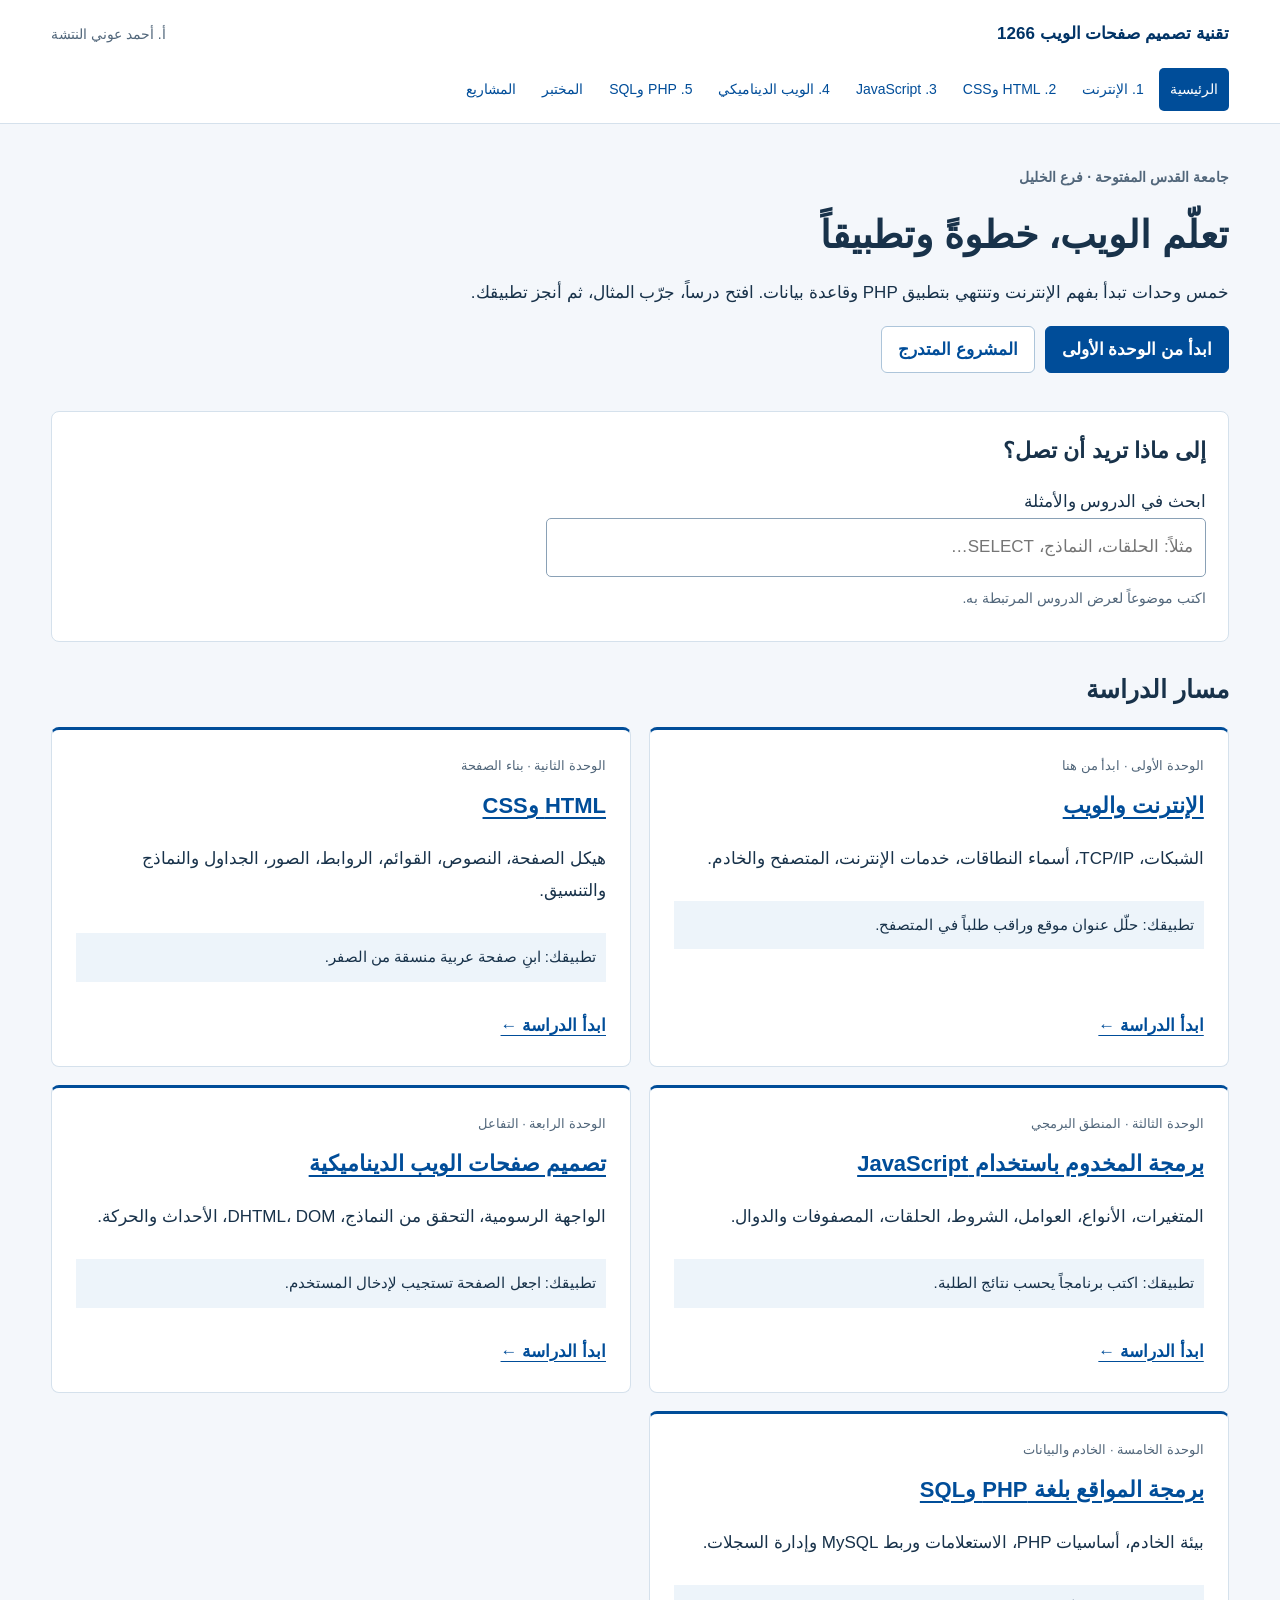
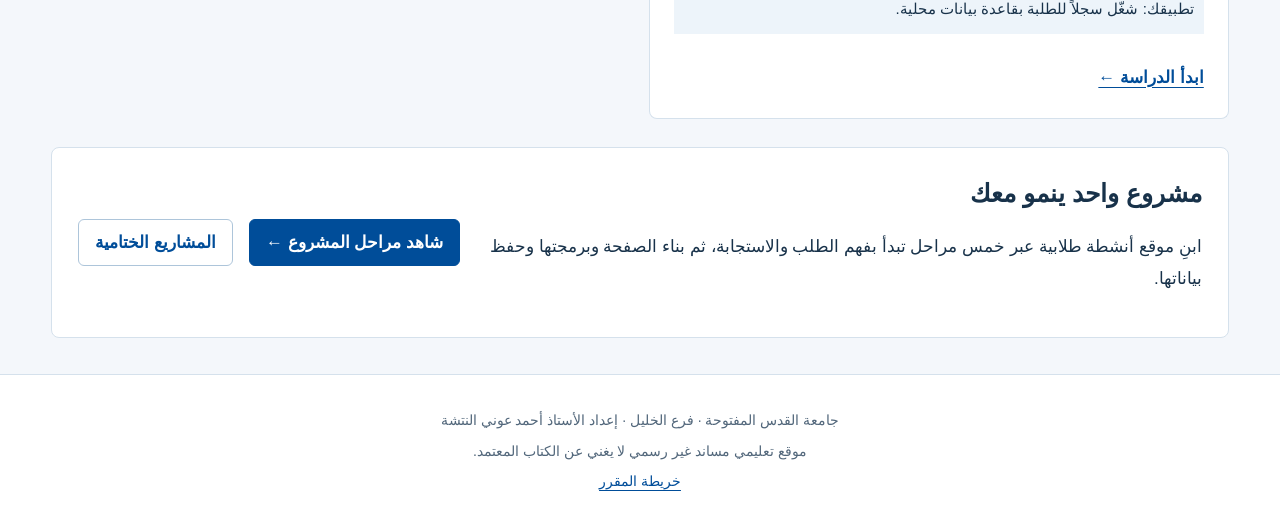
==== commit 36614e73: "Unify Arabic learning experience, link examples to lab, and add staged project" ====
--- a/index.html
+++ b/index.html
@@ -1 +1,2 @@
-<!doctype html><html lang="ar" dir="rtl"><head><meta charset="utf-8"><meta name="viewport" content="width=device-width,initial-scale=1"><title>تقنية تصميم صفحات الويب 1266 | جميع الوحدات</title><meta name="description" content="موقع مساند لمقرر تقنية تصميم صفحات الويب 1266: خمس وحدات، شروحات وأمثلة وتدريبات ومختبر أكواد ومشروع PHP وSQL."><link rel="stylesheet" href="assets/css/learning.css"><link rel="stylesheet" href="assets/css/home.css"><script src="assets/js/learning.js" defer></script></head><body class="learning-page"><a class="skip" href="#units">انتقل إلى الوحدات</a><header class="learning-hero"><div class="learning-wrap"><p>جامعة القدس المفتوحة · فرع الخليل</p><h1>تقنية تصميم صفحات الويب <span dir="ltr">1266</span></h1><p>من فهم الإنترنت إلى بناء موقع يتفاعل مع المستخدم ويخزن البيانات. تعلّم المفهوم، جرّب المثال، ثم أنجز تطبيقك.</p><p>إعداد الأستاذ: <strong>أحمد عوني النتشة</strong></p><div class="learning-actions"><a class="resource-link" href="units/unit1.html">ابدأ بالوحدة الأولى</a><a class="resource-link" href="lab.html">افتح مختبر الأكواد</a></div></div></header><main class="learning-wrap"><section class="course-intro"><h2>مسارك العملي في خمس وحدات</h2><p>اتبع ترتيب الكتاب، أو افتح الوحدة التي تراجعها. يحتوي كل مسار على شرح وأمثلة وتطبيقات، مع أمثلة وتطبيقات للمراجعة.</p><label for="unit-search">ابحث عن وحدة أو موضوع</label><input id="unit-search" type="search" placeholder="مثلاً: النماذج، JavaScript، قاعدة البيانات…"><p id="search-status" role="status" aria-live="polite">5 وحدات متاحة</p></section><section id="units" aria-label="وحدات المقرر" class="course-grid"><article class="unit-card" data-search="الإنترنت والويبالشبكات، TCP/IP، أسماء النطاقات، خدمات الإنترنت، المتصفح والخادم."><span class="unit-label">الوحدة الأولى · ابدأ من هنا</span><h3><a href="units/unit1.html">الإنترنت والويب</a></h3><p>الشبكات، TCP/IP، أسماء النطاقات، خدمات الإنترنت، المتصفح والخادم.</p><p class="outcome">تطبيقك: حلّل عنوان موقع وراقب طلباً في المتصفح.</p><div class="card-links"><a href="units/unit1.html">ابدأ الدراسة ←</a></div></article><article class="unit-card" data-search="HTML وCSSهيكل الصفحة، النصوص، القوائم، الروابط، الصور، الجداول والنماذج والتنسيق."><span class="unit-label">الوحدة الثانية · بناء الصفحة</span><h3><a href="units/unit2.html">HTML وCSS</a></h3><p>هيكل الصفحة، النصوص، القوائم، الروابط، الصور، الجداول والنماذج والتنسيق.</p><p class="outcome">تطبيقك: ابنِ صفحة عربية منسقة من الصفر.</p><div class="card-links"><a href="units/unit2.html">ابدأ الدراسة ←</a></div></article><article class="unit-card" data-search="برمجة المخدوم باستخدام JavaScriptالمتغيرات، الأنواع، العوامل، الشروط، الحلقات، المصفوفات والدوال."><span class="unit-label">الوحدة الثالثة · المنطق البرمجي</span><h3><a href="units/unit3.html">برمجة المخدوم باستخدام JavaScript</a></h3><p>المتغيرات، الأنواع، العوامل، الشروط، الحلقات، المصفوفات والدوال.</p><p class="outcome">تطبيقك: اكتب برنامجاً يحسب نتائج الطلبة.</p><div class="card-links"><a href="units/unit3.html">ابدأ الدراسة ←</a></div></article><article class="unit-card" data-search="تصميم صفحات الويب الديناميكيةالواجهة الرسومية، التحقق من النماذج، DHTML، DOM، الأحداث والحركة."><span class="unit-label">الوحدة الرابعة · التفاعل</span><h3><a href="units/unit4.html">تصميم صفحات الويب الديناميكية</a></h3><p>الواجهة الرسومية، التحقق من النماذج، DHTML، DOM، الأحداث والحركة.</p><p class="outcome">تطبيقك: اجعل الصفحة تستجيب لإدخال المستخدم.</p><div class="card-links"><a href="units/unit4.html">ابدأ الدراسة ←</a></div></article><article class="unit-card" data-search="برمجة المواقع بلغة PHP وSQLبيئة الخادم، أساسيات PHP، الاستعلامات وربط MySQL وإدارة السجلات."><span class="unit-label">الوحدة الخامسة · الخادم والبيانات</span><h3><a href="units/unit5.html">برمجة المواقع بلغة PHP وSQL</a></h3><p>بيئة الخادم، أساسيات PHP، الاستعلامات وربط MySQL وإدارة السجلات.</p><p class="outcome">تطبيقك: شغّل سجلاً للطلبة بقاعدة بيانات محلية.</p><div class="card-links"><a href="units/unit5.html">ابدأ الدراسة ←</a></div></article></section><section class="practice-strip"><div><h2>حوّل ما تعلمته إلى مشروع</h2><p>ابدأ بالمشروع العملي الموجود، وواصل بتطبيق سجل الطلبة في الوحدة الخامسة لتتعلم التخزين في قاعدة البيانات.</p></div><a class="resource-link" href="practical.html">المشروع العملي ←</a><a class="resource-link" href="downloads/unit5/php-sql-lab.zip" download>ملفات مختبر PHP وSQL ↓</a></section><section class="lesson"><h2>كيف تدرس هنا؟</h2><ol><li><strong>افهم:</strong> اقرأ الشرح واربطه بموضوعه في الكتاب.</li><li><strong>جرّب:</strong> انسخ المثال وعدّله في المختبر أو محررك.</li><li><strong>تحقق:</strong> أنجز التدريب قبل فتح الحل، ثم اختبر النتيجة.</li></ol><p>أمثلة HTML وCSS وJavaScript تعمل في المتصفح. تطبيق PHP وMySQL يحتاج بيئة محلية؛ ستجد خطوات إعدادها في الوحدة الخامسة.</p><p class="note">هذا موقع مساند غير رسمي، وهو جهد شخصي للمساعدة في التعلم ولا يغني عن الكتاب المعتمد.</p></section></main><footer class="learning-footer">إعداد وتطوير الأستاذ أحمد عوني النتشة · مقرر 1266</footer><script>const search=document.querySelector('#unit-search');search.addEventListener('input',()=>{let count=0;document.querySelectorAll('[data-search]').forEach(card=>{card.hidden=!card.dataset.search.toLowerCase().includes(search.value.trim().toLowerCase());if(!card.hidden)count++;});document.querySelector('#search-status').textContent=count?`عدد الوحدات المطابقة: ${count}`:'لا توجد وحدة مطابقة. جرّب كلمة أخرى أو امسح البحث.';});</script></body></html>+<!doctype html>
+<html lang="ar" dir="rtl"><head><meta charset="utf-8"><meta name="viewport" content="width=device-width,initial-scale=1"><meta name="description" content="تعلّم تصميم صفحات الويب 1266: دروس عربية وأمثلة عملية ومختبر تفاعلي."><title>خريطة المقرر | مقرر 1266</title><link rel="stylesheet" href="assets/css/learning.css?v=20261020b"><script src="assets/js/learning.js?v=20261020b" defer></script></head><body class="learning-page" ><a class="skip-link" href="#content">انتقل إلى المحتوى</a><header class="site-header"><div class="site-bar"><a class="brand" href="index.html">تقنية تصميم صفحات الويب <b dir="ltr">1266</b></a><span>أ. أحمد عوني النتشة</span></div><nav class="course-nav" aria-label="التنقل الرئيسي"><a href="index.html">الرئيسية</a><a href="units/unit1.html" >1. الإنترنت</a><a href="units/unit2.html" >2. HTML وCSS</a><a href="units/unit3.html" >3. JavaScript</a><a href="units/unit4.html" >4. الويب الديناميكي</a><a href="units/unit5.html" >5. PHP وSQL</a><a href="lab.html">المختبر</a><a href="practical.html">المشاريع</a></nav></header><main id="content" class="learning-wrap"><section class="home-intro"><p class="eyebrow">جامعة القدس المفتوحة · فرع الخليل</p><h1>تعلّم الويب، خطوةً وتطبيقاً</h1><p>خمس وحدات تبدأ بفهم الإنترنت وتنتهي بتطبيق PHP وقاعدة بيانات. افتح درساً، جرّب المثال، ثم أنجز تطبيقك.</p><div class="learning-actions"><a class="button" href="units/unit1.html">ابدأ من الوحدة الأولى</a><a class="button secondary" href="journey.html">المشروع المتدرج</a></div><div class="resume-card" data-resume hidden></div></section><section class="search-panel"><h2>إلى ماذا تريد أن تصل؟</h2><label for="lesson-search">ابحث في الدروس والأمثلة</label><input id="lesson-search" type="search" placeholder="مثلاً: الحلقات، النماذج، SELECT…" autocomplete="off"><p data-search-status role="status" aria-live="polite">اكتب موضوعاً لعرض الدروس المرتبطة به.</p><ul data-search-results class="search-results"></ul></section><section aria-labelledby="units-title"><h2 id="units-title">مسار الدراسة</h2><div class="course-grid"><article class="unit-card" data-search="الإنترنت والويبالشبكات، TCP/IP، أسماء النطاقات، خدمات الإنترنت، المتصفح والخادم."><span class="unit-label">الوحدة الأولى · ابدأ من هنا</span><h3><a href="units/unit1.html">الإنترنت والويب</a></h3><p>الشبكات، TCP/IP، أسماء النطاقات، خدمات الإنترنت، المتصفح والخادم.</p><p class="outcome">تطبيقك: حلّل عنوان موقع وراقب طلباً في المتصفح.</p><div class="card-links"><a href="units/unit1.html">ابدأ الدراسة ←</a></div></article><article class="unit-card" data-search="HTML وCSSهيكل الصفحة، النصوص، القوائم، الروابط، الصور، الجداول والنماذج والتنسيق."><span class="unit-label">الوحدة الثانية · بناء الصفحة</span><h3><a href="units/unit2.html">HTML وCSS</a></h3><p>هيكل الصفحة، النصوص، القوائم، الروابط، الصور، الجداول والنماذج والتنسيق.</p><p class="outcome">تطبيقك: ابنِ صفحة عربية منسقة من الصفر.</p><div class="card-links"><a href="units/unit2.html">ابدأ الدراسة ←</a></div></article><article class="unit-card" data-search="برمجة المخدوم باستخدام JavaScriptالمتغيرات، الأنواع، العوامل، الشروط، الحلقات، المصفوفات والدوال."><span class="unit-label">الوحدة الثالثة · المنطق البرمجي</span><h3><a href="units/unit3.html">برمجة المخدوم باستخدام JavaScript</a></h3><p>المتغيرات، الأنواع، العوامل، الشروط، الحلقات، المصفوفات والدوال.</p><p class="outcome">تطبيقك: اكتب برنامجاً يحسب نتائج الطلبة.</p><div class="card-links"><a href="units/unit3.html">ابدأ الدراسة ←</a></div></article><article class="unit-card" data-search="تصميم صفحات الويب الديناميكيةالواجهة الرسومية، التحقق من النماذج، DHTML، DOM، الأحداث والحركة."><span class="unit-label">الوحدة الرابعة · التفاعل</span><h3><a href="units/unit4.html">تصميم صفحات الويب الديناميكية</a></h3><p>الواجهة الرسومية، التحقق من النماذج، DHTML، DOM، الأحداث والحركة.</p><p class="outcome">تطبيقك: اجعل الصفحة تستجيب لإدخال المستخدم.</p><div class="card-links"><a href="units/unit4.html">ابدأ الدراسة ←</a></div></article><article class="unit-card" data-search="برمجة المواقع بلغة PHP وSQLبيئة الخادم، أساسيات PHP، الاستعلامات وربط MySQL وإدارة السجلات."><span class="unit-label">الوحدة الخامسة · الخادم والبيانات</span><h3><a href="units/unit5.html">برمجة المواقع بلغة PHP وSQL</a></h3><p>بيئة الخادم، أساسيات PHP، الاستعلامات وربط MySQL وإدارة السجلات.</p><p class="outcome">تطبيقك: شغّل سجلاً للطلبة بقاعدة بيانات محلية.</p><div class="card-links"><a href="units/unit5.html">ابدأ الدراسة ←</a></div></article></div></section><section class="practice-strip"><div><h2>مشروع واحد ينمو معك</h2><p>ابنِ موقع أنشطة طلابية عبر خمس مراحل تبدأ بفهم الطلب والاستجابة، ثم بناء الصفحة وبرمجتها وحفظ بياناتها.</p></div><a class="button" href="journey.html">شاهد مراحل المشروع ←</a><a class="button secondary" href="practical.html">المشاريع الختامية</a></section></main><footer class="learning-footer"><p>جامعة القدس المفتوحة · فرع الخليل · إعداد الأستاذ أحمد عوني النتشة</p><p>موقع تعليمي مساند غير رسمي لا يغني عن الكتاب المعتمد.</p><a href="index.html">خريطة المقرر</a></footer></body></html>
--- a/assets/css/learning.css
+++ b/assets/css/learning.css
@@ -1,5 +1,7 @@
-:root{--course-blue:#004d99;--course-ink:#18324a;--course-line:#d9e4ef}
-.course-nav{padding:12px 4%;background:#fff;border-bottom:1px solid var(--course-line);display:flex;gap:10px;flex-wrap:wrap;align-items:center;font-family:Cairo,Tahoma,sans-serif;position:relative;z-index:2;color:var(--course-ink)}
-.course-nav a{padding:8px 12px;border-radius:6px;text-decoration:none;color:var(--course-blue);font-size:14px}.course-nav a[aria-current=page]{background:var(--course-blue);color:white}.course-nav a:hover{background:#e8f1fa;color:#004d99}
-.course-nav a:focus-visible,button:focus-visible,a:focus-visible,textarea:focus-visible,input:focus-visible{outline:3px solid #b45309;outline-offset:3px}
-.learning-page{margin:0;background:#f4f7fb;color:var(--course-ink);font:16px/1.95 Cairo,Tahoma,sans-serif}.learning-page *{box-sizing:border-box}.learning-page a{color:var(--course-blue)}.learning-wrap{width:min(1120px,92%);margin:auto}.learning-hero{background:#003366;color:white;padding:42px 0}.learning-hero h1{font-size:clamp(25px,4vw,38px);line-height:1.6;margin:8px 0}.learning-hero p{max-width:75ch}.learning-layout{display:grid;grid-template-columns:245px minmax(0,1fr);gap:24px;margin:28px auto}.learning-toc{align-self:start;position:sticky;top:16px;background:white;border:1px solid var(--course-line);padding:20px;border-radius:8px}.learning-toc a{display:block;padding:6px 0}.lesson{background:white;border:1px solid var(--course-line);padding:28px;border-radius:8px;margin-bottom:22px;scroll-margin-top:20px;min-width:0}.lesson h2{font-size:24px;margin:0 0 15px}.lesson h3{font-size:19px}.lesson p{margin:12px 0}.lesson ul,.lesson ol{padding-inline-start:24px}.lesson li{margin:7px 0}.lesson pre{direction:ltr;text-align:left;background:#12263a;color:#eaf2f8;padding:20px;overflow:auto;border-radius:6px;font:14px/1.8 Consolas,monospace;white-space:pre}.lesson code{unicode-bidi:isolate}.lesson button,.lesson .download-link{font:inherit;cursor:pointer;padding:8px 16px;border:1px solid #004d99;border-radius:6px;background:#004d99;color:white;display:inline-block;text-decoration:none;margin:5px}.lesson details{background:#eef4fa;padding:12px 16px;margin:12px 0;border-radius:6px}.lesson summary{cursor:pointer;font-weight:bold}.lesson .note{padding:14px;border-inline-start:4px solid #b45309;background:#fff7e8}.lesson textarea{width:100%;min-height:220px;direction:ltr;text-align:left;font:14px/1.8 Consolas,monospace;padding:16px;border:1px solid #748a9e;border-radius:6px}.lesson iframe{width:100%;height:280px;background:white;border:1px solid #748a9e;border-radius:6px}.lesson label{display:block}.lesson input[type=url]{width:100%;padding:10px;font:inherit;direction:ltr}.lesson output{display:block;white-space:pre-wrap;overflow-wrap:anywhere;padding:14px;background:#eef4fa;margin:10px 0}.quiz label{display:block;padding:8px;cursor:pointer}.learning-footer{text-align:center;padding:30px}.learning-actions{display:flex;gap:10px;flex-wrap:wrap}.resource-link{display:inline-block;background:white;color:#004d99!important;padding:8px 16px;border-radius:6px;margin:6px 0}.lesson table{width:100%;border-collapse:collapse}.lesson th,.lesson td{border:1px solid #c9d6e3;padding:10px;text-align:start}.learning-page h1,.learning-page h2{text-wrap:balance}@media(max-width:760px){.learning-layout{grid-template-columns:1fr}.learning-toc{position:static}.lesson{padding:20px}.course-nav{gap:2px}.course-nav a{padding:8px}.lesson table{font-size:14px}}@media(prefers-reduced-motion:reduce){html{scroll-behavior:auto!important}*{animation:none!important;transition:none!important}}
+/* Shared learning system. Blue actions, white reading surfaces, LTR code. */
+:root{--blue:#004d99;--deep:#003366;--ink:#18324a;--muted:#52677b;--line:#d5e1ec;--canvas:#f4f7fb;--soft:#edf4fa;--good:#14613d;--bad:#9b2525;--bg:#f4f7fb;--bg-2:#edf4fa;--card:#fff;--text:#18324a;--border:#d5e1ec;--primary:#004d99;--primary2:#004d99;--accent:#004d99;--warn:#8a4b09;--code-bg:#12263a;--radius:8px;--shadow:none}
+*{box-sizing:border-box}html{scroll-behavior:smooth}body{margin:0;background:var(--canvas);color:var(--ink);font:17px/1.9 Tahoma,Arial,sans-serif}a{color:var(--blue);text-underline-offset:4px}h1,h2,h3{line-height:1.55;text-wrap:balance}h1{font-size:clamp(27px,4vw,38px);margin:8px 0 16px}h2{font-size:25px;margin:0 0 18px}h3{font-size:20px;margin:22px 0 10px}p{margin:10px 0 16px}ul,ol{padding-inline-start:25px}li{margin:6px 0}img,video,svg{max-width:100%;height:auto}button,input,select,textarea{font:inherit;max-width:100%}button,a,input,select,textarea,summary{touch-action:manipulation}button,.button{display:inline-flex;align-items:center;justify-content:center;gap:8px;min-height:44px;background:var(--blue);color:white;border:1px solid var(--blue);border-radius:6px;padding:9px 16px;cursor:pointer;text-decoration:none;line-height:1.6;font-weight:600}button:hover,.button:hover{background:var(--deep);color:white}.secondary,button.secondary,.button.secondary{color:var(--blue);background:#fff;border-color:#adc5da}.secondary:hover{background:var(--soft);color:var(--deep)}button:disabled{opacity:.6;cursor:default}:focus-visible{outline:3px solid #b45309;outline-offset:3px}[hidden]{display:none!important}.skip-link{position:absolute;top:-100px;right:15px;z-index:20;background:#fff;padding:12px}.skip-link:focus{top:8px}.learning-wrap{width:min(1180px,92%);margin-inline:auto}.site-header{background:#fff;border-bottom:1px solid var(--line)}.site-bar{width:min(1180px,92%);margin:auto;display:flex;align-items:center;justify-content:space-between;gap:12px;padding:18px 0}.brand{font-weight:bold;text-decoration:none;color:var(--deep)}.site-bar>span{font-size:14px;color:var(--muted)}.course-nav{width:min(1180px,92%);margin:auto;display:flex;gap:4px;flex-wrap:wrap;padding:0 0 12px}.course-nav a{font-size:14px;padding:8px 11px;min-height:40px;text-decoration:none;border-radius:5px;color:var(--blue)}.course-nav a:hover{background:var(--soft)}.course-nav a[aria-current=page]{background:var(--blue);color:#fff}.eyebrow{color:var(--muted);font-size:14px;font-weight:bold}.unit-intro{padding:26px 0}.unit-intro>p{max-width:80ch}.learning-layout{display:grid;grid-template-columns:260px minmax(0,1fr);gap:24px;align-items:start}.learning-layout>*{min-width:0}.learning-toc{position:sticky;top:16px;background:white;border:1px solid var(--line);border-radius:8px;max-height:calc(100vh - 32px);overflow:auto}.learning-toc summary{padding:16px 18px;cursor:pointer;font-weight:bold}.learning-toc nav{padding:0 12px 15px}.learning-toc a{display:flex;gap:8px;align-items:baseline;padding:9px;font-size:14px;border-radius:5px;text-decoration:none;color:var(--ink)}.learning-toc a>span{color:var(--muted);font-size:12px}.learning-toc a[aria-current=step]{background:var(--soft);box-shadow:inset -3px 0 var(--blue);font-weight:bold}.learning-toc small{color:var(--good);margin-inline-start:auto}.progress-summary{padding:0 18px 15px;border-bottom:1px solid var(--line);margin-bottom:10px;font-size:13px}.progress-summary label{display:block}progress{display:block;width:100%;height:10px;margin:8px 0;accent-color:var(--good)}.lesson{background:#fff;border:1px solid var(--line);border-radius:8px;padding:30px;margin:0 0 22px;min-width:0;overflow-wrap:anywhere;scroll-margin-top:16px}.lesson>h2,.lesson>.card-header h2,.lesson>.section-header h2{color:var(--deep)}.lesson pre{direction:ltr;text-align:left;unicode-bidi:isolate;white-space:pre;overflow:auto;max-width:100%;padding:20px;border-radius:6px;background:var(--code-bg);color:#edf5fc;font:14px/1.8 Consolas,'Courier New',monospace;margin:8px 0 22px;overflow-wrap:normal}.lesson code{font-family:Consolas,'Courier New',monospace;unicode-bidi:isolate}.code-toolbar{display:flex;gap:8px;flex-wrap:wrap;margin-top:18px}.code-toolbar button,.code-toolbar a{font-size:14px;min-height:40px}.lesson-completion{display:flex;gap:12px;align-items:center;justify-content:space-between;flex-wrap:wrap;padding-top:22px;margin-top:28px;border-top:1px solid var(--line)}.lesson-completion span{font-size:14px;color:var(--muted)}[data-complete][aria-pressed=true]{color:var(--good);border-color:var(--good);background:#f0faf4}.lesson-pagination{display:flex;gap:12px;justify-content:space-between;flex-wrap:wrap;margin-top:20px}.save-notice{font-size:14px;color:var(--muted)}.learning-footer{background:#fff;border-top:1px solid var(--line);text-align:center;padding:28px 4%;margin-top:36px;font-size:14px;color:var(--muted)}.learning-footer p{margin:4px}details{border:1px solid var(--line);border-radius:6px;margin:14px 0;padding:12px 16px;background:#f8fbfe}details summary{cursor:pointer;font-weight:bold}.learning-toc details{border:0;margin:0;padding:0;background:white}.lesson label{display:block;margin:8px 0 4px}.lesson input:not([type=radio]):not([type=checkbox]):not([type=hidden]),.lesson select,.lesson textarea{padding:10px 12px;border:1px solid #8aa1b6;border-radius:5px;background:#fff;color:var(--ink);width:100%}.lesson input[type=radio],.lesson input[type=checkbox]{width:20px;height:20px;vertical-align:middle;margin-inline-end:8px;accent-color:var(--blue)}.lesson textarea{min-height:150px;line-height:1.7}.lesson iframe{display:block;width:100%;height:320px;background:white;border:1px solid #8aa1b6;border-radius:6px;margin:12px 0}.lesson output,.demo-result{display:block;padding:14px;background:var(--soft);white-space:pre-wrap;overflow-wrap:anywhere;margin:12px 0;border-radius:5px}.lesson fieldset{border:1px solid var(--line);border-radius:6px;margin:15px 0;padding:14px}.lesson legend{font-weight:bold;padding:0 6px}.quiz label{padding:8px;cursor:pointer}.quiz fieldset[data-result=correct]{border-color:var(--good)}.quiz fieldset[data-result=wrong]{border-color:var(--bad)}.question-feedback{font-size:15px;padding:12px;background:var(--soft);margin-top:10px}.table-scroll{overflow-x:auto;max-width:100%;margin:18px 0}.lesson table{border-collapse:collapse;width:100%;font-size:15px}.lesson th,.lesson td{border:1px solid var(--line);padding:10px;text-align:start;vertical-align:top}.lesson th{background:var(--soft);color:var(--deep)}.lesson .note,.note-box,.warning-box,.quick-note,.mistake-box{background:#fff7e8;border-inline-start:4px solid #b45309;border-radius:5px;padding:14px;margin:16px 0}.lesson .note ul{margin-bottom:0}.blocks,.grid-2,.two-col,.compare-grid{display:grid;grid-template-columns:repeat(2,minmax(0,1fr));gap:16px;margin:18px 0}.grid-3{display:grid;grid-template-columns:repeat(3,minmax(0,1fr));gap:14px}.block,.demo,.demo-box,.compare-box,.result-box,.info-box,.summary-box,.practice-card,.tip-box{min-width:0;background:var(--soft);border:1px solid var(--line);border-radius:6px;padding:18px;margin:14px 0}.block h3,.demo h3{margin-top:0}.section-header{display:block}.section-sub,.muted,.lead{color:var(--muted)}.card-header{display:flex;gap:10px;align-items:baseline}.section-icon{font-size:23px}.chips,.badges,.controls,.learning-actions{display:flex;gap:10px;flex-wrap:wrap;margin:14px 0}.chip,.badge,.level{font-size:13px;border:1px solid var(--line);padding:4px 9px;border-radius:4px;background:var(--soft);color:var(--deep)}.visual{padding:18px;background:var(--soft);border:1px solid var(--line);border-radius:6px;margin:18px 0}.visual-title,.mini-title,.compare-label{font-weight:bold;margin-bottom:10px}.flow{display:flex;flex-wrap:wrap;align-items:center;gap:10px}.flow-box{padding:10px;border:1px solid #adc5da;background:white;border-radius:5px}.explain-row{display:flex;gap:12px;padding:10px 0;border-bottom:1px solid var(--line)}.explain-row .label{font-weight:bold;min-width:70px}.home-intro{padding:30px 0 24px;max-width:880px}.home-intro h1{margin-bottom:12px}.search-panel{border:1px solid var(--line);background:white;padding:22px;border-radius:8px;margin-bottom:28px}.search-panel h2{font-size:22px}.search-panel label{display:block}.search-panel input{width:min(100%,660px);padding:12px;border:1px solid #8aa1b6;border-radius:5px}.search-panel [role=status]{font-size:14px;color:var(--muted);margin:8px 0}.search-results{list-style:none;padding:0;margin:0}.search-results li{border-top:1px solid var(--line);padding:12px 0}.search-results a{font-weight:bold}.search-results small,.search-results p{display:block;font-size:14px;color:var(--muted);margin:4px 0}.course-grid{display:grid;grid-template-columns:repeat(2,minmax(0,1fr));gap:18px}.unit-card{background:white;border:1px solid var(--line);border-top:3px solid var(--blue);padding:24px;border-radius:8px;display:flex;flex-direction:column;min-width:0}.unit-card h3{font-size:22px;margin:10px 0}.unit-label{font-size:13px;color:var(--muted)}.unit-card .outcome{background:var(--soft);padding:10px;font-size:15px}.card-links{margin-top:auto;padding-top:12px}.card-links a{font-weight:bold}.practice-strip{padding:26px;border:1px solid var(--line);background:white;border-radius:8px;display:flex;gap:16px;flex-wrap:wrap;align-items:center;margin:28px 0}.practice-strip>div{flex:1 1 500px}.resume-card{background:#e8f4ed;border-inline-start:4px solid var(--good);padding:16px;margin-top:22px;border-radius:5px}.resume-card p{margin:0 0 8px}.lab-grid{display:grid;grid-template-columns:repeat(2,minmax(0,1fr));gap:20px}.lab-grid>div{min-width:0}.lesson textarea.code-editor{min-height:420px;direction:ltr;text-align:left;font:14px/1.8 Consolas,monospace}.lab-meta{font-size:14px;color:var(--muted)}.lab-console{max-height:240px;overflow:auto;font-family:Consolas,Tahoma,monospace}.lesson .lab-actions{display:flex;gap:8px;flex-wrap:wrap;margin:12px 0}.setup-check{padding:16px;border:1px solid var(--line);border-radius:6px;margin:16px 0}.stage-card{border-inline-start:4px solid var(--blue)}.legacy-practice .container{width:min(1180px,92%);margin:25px auto}.legacy-practice pre{direction:ltr;text-align:left;white-space:pre;overflow:auto;background:var(--code-bg);color:#edf5fc;padding:18px;max-width:100%;font:14px/1.8 Consolas,monospace}.legacy-practice table{width:100%;border-collapse:collapse}.legacy-practice th,.legacy-practice td{border:1px solid var(--line);padding:10px}.legacy-practice section,.legacy-practice .exercise{min-width:0}.danger{background:#9b2525}.project-meta{font-size:14px;color:var(--muted)}
+@media(max-width:850px){.learning-layout{grid-template-columns:1fr}.learning-toc{position:static;max-height:none}.learning-toc nav{max-height:330px;overflow:auto}.lab-grid{grid-template-columns:1fr}.unit-intro{padding:20px 0}.site-bar{flex-wrap:wrap}.lesson{padding:22px}}
+@media(max-width:600px){body{font-size:16px}.site-bar{padding:14px 0;gap:4px}.site-bar>span{width:100%}.course-nav{gap:2px}.course-nav a{padding:8px;font-size:13px}.course-grid,.blocks,.grid-2,.two-col,.compare-grid,.grid-3{grid-template-columns:1fr}.lesson{padding:18px}.lesson pre{padding:14px;font-size:13px}.unit-intro h1{font-size:26px}.lesson h2{font-size:23px}.unit-card{padding:20px}.lesson-pagination .button{font-size:14px}.home-intro{padding-top:22px}.explain-row{display:block}.lesson textarea.code-editor{min-height:300px}.search-panel{padding:18px}}
+@media(prefers-reduced-motion:reduce){html{scroll-behavior:auto}*,*::before,*::after{animation:none!important;transition:none!important}}
+@media print{.site-header,.learning-toc,.code-toolbar,.lesson-pagination,.lesson-completion,.learning-footer{display:none}.learning-layout{display:block}.lesson[hidden]{display:block!important}.lesson{break-inside:avoid}body{background:white;font-size:12pt}}
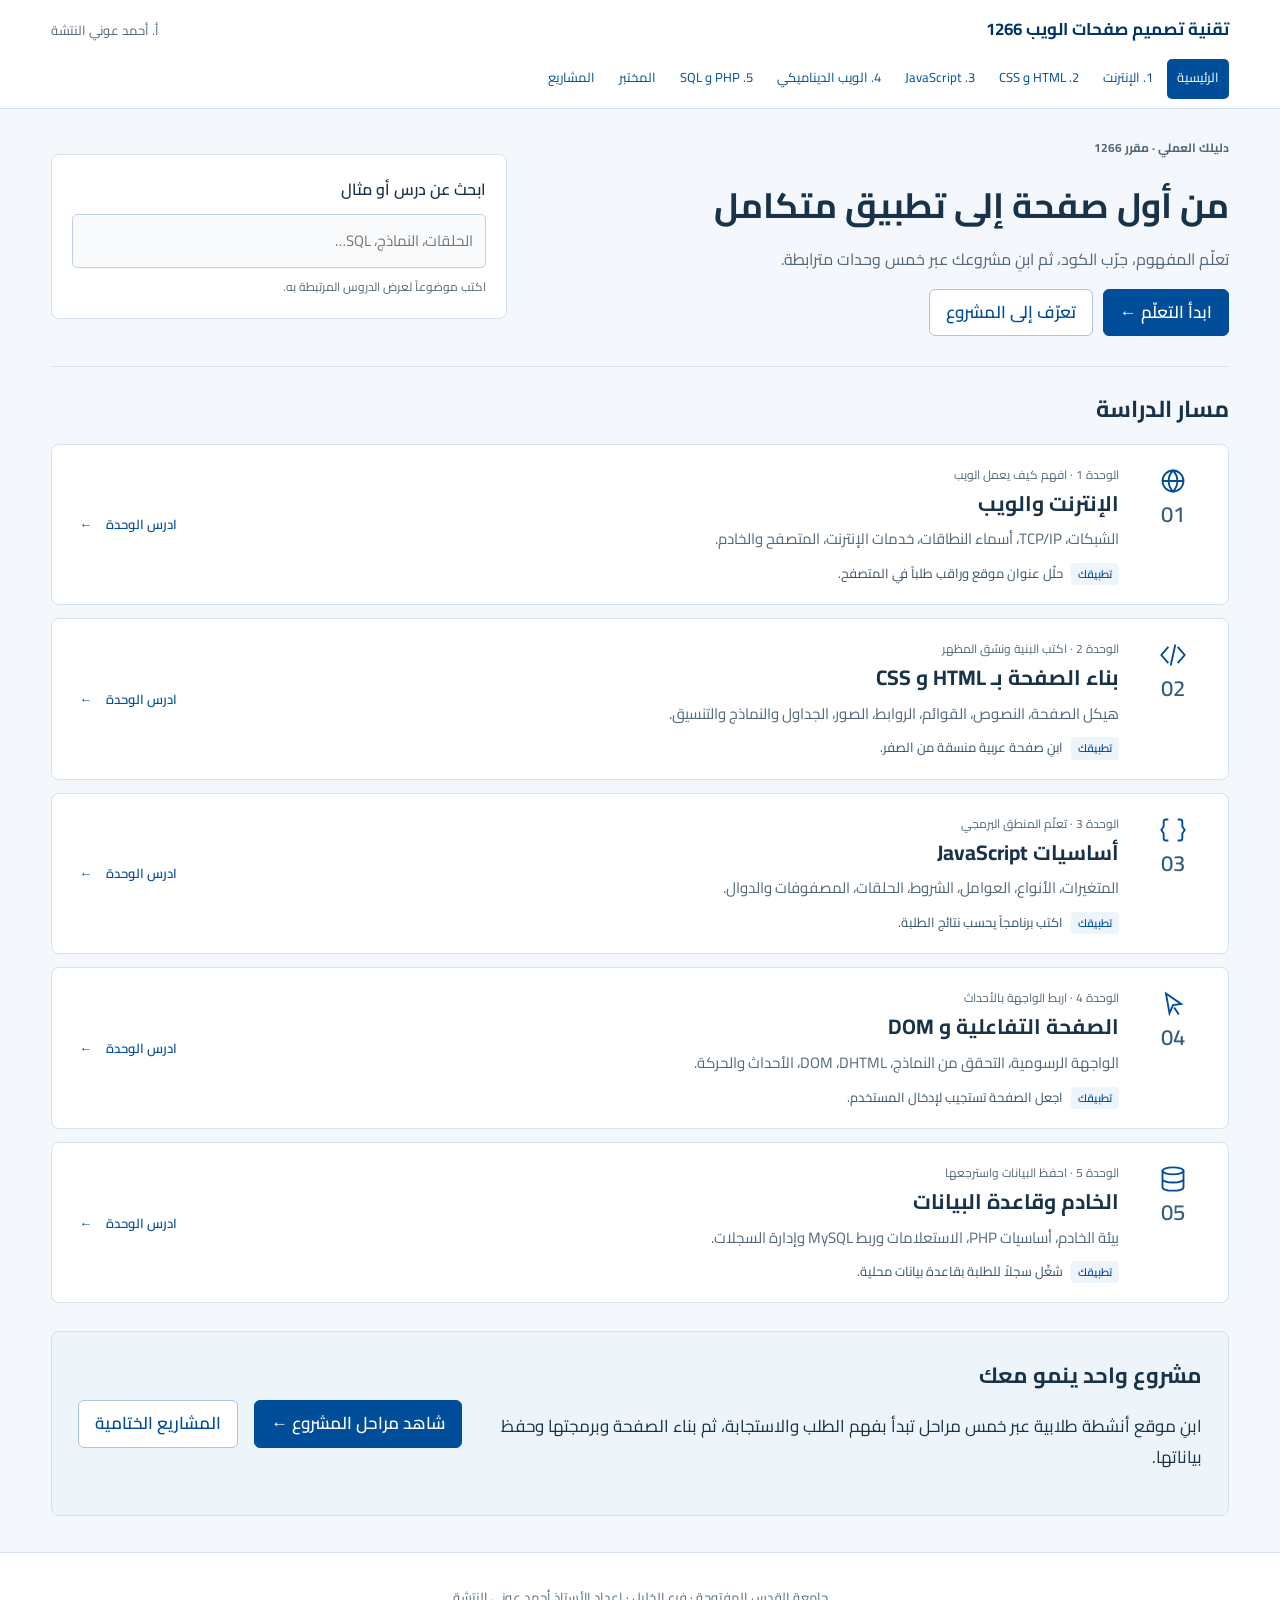
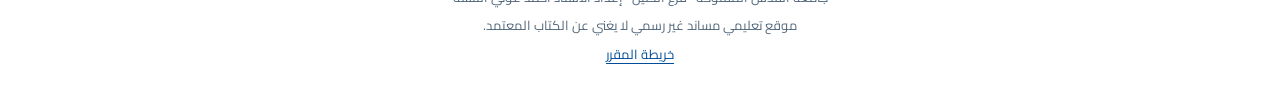
==== commit 2ca5f0e0: "Refine course layout, Arabic typography, unit path and code presentation" ====
--- a/index.html
+++ b/index.html
@@ -1,2 +1,2 @@
 <!doctype html>
-<html lang="ar" dir="rtl"><head><meta charset="utf-8"><meta name="viewport" content="width=device-width,initial-scale=1"><meta name="description" content="تعلّم تصميم صفحات الويب 1266: دروس عربية وأمثلة عملية ومختبر تفاعلي."><title>خريطة المقرر | مقرر 1266</title><link rel="stylesheet" href="assets/css/learning.css?v=20261020b"><script src="assets/js/learning.js?v=20261020b" defer></script></head><body class="learning-page" ><a class="skip-link" href="#content">انتقل إلى المحتوى</a><header class="site-header"><div class="site-bar"><a class="brand" href="index.html">تقنية تصميم صفحات الويب <b dir="ltr">1266</b></a><span>أ. أحمد عوني النتشة</span></div><nav class="course-nav" aria-label="التنقل الرئيسي"><a href="index.html">الرئيسية</a><a href="units/unit1.html" >1. الإنترنت</a><a href="units/unit2.html" >2. HTML وCSS</a><a href="units/unit3.html" >3. JavaScript</a><a href="units/unit4.html" >4. الويب الديناميكي</a><a href="units/unit5.html" >5. PHP وSQL</a><a href="lab.html">المختبر</a><a href="practical.html">المشاريع</a></nav></header><main id="content" class="learning-wrap"><section class="home-intro"><p class="eyebrow">جامعة القدس المفتوحة · فرع الخليل</p><h1>تعلّم الويب، خطوةً وتطبيقاً</h1><p>خمس وحدات تبدأ بفهم الإنترنت وتنتهي بتطبيق PHP وقاعدة بيانات. افتح درساً، جرّب المثال، ثم أنجز تطبيقك.</p><div class="learning-actions"><a class="button" href="units/unit1.html">ابدأ من الوحدة الأولى</a><a class="button secondary" href="journey.html">المشروع المتدرج</a></div><div class="resume-card" data-resume hidden></div></section><section class="search-panel"><h2>إلى ماذا تريد أن تصل؟</h2><label for="lesson-search">ابحث في الدروس والأمثلة</label><input id="lesson-search" type="search" placeholder="مثلاً: الحلقات، النماذج، SELECT…" autocomplete="off"><p data-search-status role="status" aria-live="polite">اكتب موضوعاً لعرض الدروس المرتبطة به.</p><ul data-search-results class="search-results"></ul></section><section aria-labelledby="units-title"><h2 id="units-title">مسار الدراسة</h2><div class="course-grid"><article class="unit-card" data-search="الإنترنت والويبالشبكات، TCP/IP، أسماء النطاقات، خدمات الإنترنت، المتصفح والخادم."><span class="unit-label">الوحدة الأولى · ابدأ من هنا</span><h3><a href="units/unit1.html">الإنترنت والويب</a></h3><p>الشبكات، TCP/IP، أسماء النطاقات، خدمات الإنترنت، المتصفح والخادم.</p><p class="outcome">تطبيقك: حلّل عنوان موقع وراقب طلباً في المتصفح.</p><div class="card-links"><a href="units/unit1.html">ابدأ الدراسة ←</a></div></article><article class="unit-card" data-search="HTML وCSSهيكل الصفحة، النصوص، القوائم، الروابط، الصور، الجداول والنماذج والتنسيق."><span class="unit-label">الوحدة الثانية · بناء الصفحة</span><h3><a href="units/unit2.html">HTML وCSS</a></h3><p>هيكل الصفحة، النصوص، القوائم، الروابط، الصور، الجداول والنماذج والتنسيق.</p><p class="outcome">تطبيقك: ابنِ صفحة عربية منسقة من الصفر.</p><div class="card-links"><a href="units/unit2.html">ابدأ الدراسة ←</a></div></article><article class="unit-card" data-search="برمجة المخدوم باستخدام JavaScriptالمتغيرات، الأنواع، العوامل، الشروط، الحلقات، المصفوفات والدوال."><span class="unit-label">الوحدة الثالثة · المنطق البرمجي</span><h3><a href="units/unit3.html">برمجة المخدوم باستخدام JavaScript</a></h3><p>المتغيرات، الأنواع، العوامل، الشروط، الحلقات، المصفوفات والدوال.</p><p class="outcome">تطبيقك: اكتب برنامجاً يحسب نتائج الطلبة.</p><div class="card-links"><a href="units/unit3.html">ابدأ الدراسة ←</a></div></article><article class="unit-card" data-search="تصميم صفحات الويب الديناميكيةالواجهة الرسومية، التحقق من النماذج، DHTML، DOM، الأحداث والحركة."><span class="unit-label">الوحدة الرابعة · التفاعل</span><h3><a href="units/unit4.html">تصميم صفحات الويب الديناميكية</a></h3><p>الواجهة الرسومية، التحقق من النماذج، DHTML، DOM، الأحداث والحركة.</p><p class="outcome">تطبيقك: اجعل الصفحة تستجيب لإدخال المستخدم.</p><div class="card-links"><a href="units/unit4.html">ابدأ الدراسة ←</a></div></article><article class="unit-card" data-search="برمجة المواقع بلغة PHP وSQLبيئة الخادم، أساسيات PHP، الاستعلامات وربط MySQL وإدارة السجلات."><span class="unit-label">الوحدة الخامسة · الخادم والبيانات</span><h3><a href="units/unit5.html">برمجة المواقع بلغة PHP وSQL</a></h3><p>بيئة الخادم، أساسيات PHP، الاستعلامات وربط MySQL وإدارة السجلات.</p><p class="outcome">تطبيقك: شغّل سجلاً للطلبة بقاعدة بيانات محلية.</p><div class="card-links"><a href="units/unit5.html">ابدأ الدراسة ←</a></div></article></div></section><section class="practice-strip"><div><h2>مشروع واحد ينمو معك</h2><p>ابنِ موقع أنشطة طلابية عبر خمس مراحل تبدأ بفهم الطلب والاستجابة، ثم بناء الصفحة وبرمجتها وحفظ بياناتها.</p></div><a class="button" href="journey.html">شاهد مراحل المشروع ←</a><a class="button secondary" href="practical.html">المشاريع الختامية</a></section></main><footer class="learning-footer"><p>جامعة القدس المفتوحة · فرع الخليل · إعداد الأستاذ أحمد عوني النتشة</p><p>موقع تعليمي مساند غير رسمي لا يغني عن الكتاب المعتمد.</p><a href="index.html">خريطة المقرر</a></footer></body></html>+<html dir="rtl" lang="ar"><head><meta charset="utf-8"/><meta content="width=device-width,initial-scale=1" name="viewport"/><meta content="تعلّم تصميم صفحات الويب 1266: دروس عربية وأمثلة عملية ومختبر تفاعلي." name="description"/><title>خريطة المقرر | مقرر 1266</title><link href="assets/css/learning.css?v=20261020c" rel="stylesheet"/><script defer="" src="assets/js/learning.js?v=20261020c"></script><script defer="True" src="assets/vendor/prism.min.js"></script><script defer="True" src="assets/vendor/prism-markup-templating.min.js"></script><script defer="True" src="assets/vendor/prism-php.min.js"></script><script defer="True" src="assets/vendor/prism-sql.min.js"></script></head><body class="learning-page home-page"><a class="skip-link" href="#content">انتقل إلى المحتوى</a><header class="site-header"><div class="site-bar"><a class="brand" href="index.html">تقنية تصميم صفحات الويب <b dir="ltr">1266</b></a><span>أ. أحمد عوني النتشة</span></div><nav aria-label="التنقل الرئيسي" class="course-nav"><a href="index.html">الرئيسية</a><a href="units/unit1.html">1. الإنترنت</a><a href="units/unit2.html">2. <bdi dir="ltr">HTML</bdi> و <bdi dir="ltr">CSS</bdi></a><a href="units/unit3.html">3. <bdi dir="ltr">JavaScript</bdi></a><a href="units/unit4.html">4. الويب الديناميكي</a><a href="units/unit5.html">5. <bdi dir="ltr">PHP</bdi> و <bdi dir="ltr">SQL</bdi></a><a href="lab.html">المختبر</a><a href="practical.html">المشاريع</a></nav></header><main class="learning-wrap" id="content"><div class="home-overview"><section class="home-intro"><p class="eyebrow">دليلك العملي · مقرر 1266</p><h1>من أول صفحة إلى تطبيق متكامل</h1><p>تعلّم المفهوم، جرّب الكود، ثم ابنِ مشروعك عبر خمس وحدات مترابطة.</p><div class="learning-actions"><a class="button" href="units/unit1.html">ابدأ التعلّم ←</a><a class="button secondary" href="journey.html">تعرّف إلى المشروع</a></div><div class="resume-card" data-resume="" hidden=""></div></section><section class="search-panel"><label for="lesson-search">ابحث عن درس أو مثال</label><input autocomplete="off" id="lesson-search" placeholder="الحلقات، النماذج، SQL…" type="search"/><p aria-live="polite" data-search-status="" role="status">اكتب موضوعاً لعرض الدروس المرتبطة به.</p><ul class="search-results" data-search-results=""></ul></section></div><section aria-labelledby="units-title"><h2 id="units-title">مسار الدراسة</h2><div class="course-path"><article class="path-item" data-search="الإنترنت والويبالشبكات، TCP/IP، أسماء النطاقات، خدمات الإنترنت، المتصفح والخادم."><div aria-hidden="true" class="path-marker"><svg fill="none" stroke="currentColor" stroke-width="1.6" viewbox="0 0 24 24"><circle cx="12" cy="12" r="9"></circle><path d="M3 12h18M12 3c5 5 5 13 0 18-5-5-5-13 0-18Z"></path></svg><span>01</span></div><div class="path-info"><p class="path-label">الوحدة 1 · افهم كيف يعمل الويب</p><h3><a href="units/unit1.html">الإنترنت والويب</a></h3><p class="path-description">الشبكات، <bdi dir="ltr">TCP/IP</bdi>، أسماء النطاقات، خدمات الإنترنت، المتصفح والخادم.</p><p class="path-outcome"><span>تطبيقك</span> حلّل عنوان موقع وراقب طلباً في المتصفح.</p></div><a class="path-action" href="units/unit1.html">ادرس الوحدة <span aria-hidden="true">←</span></a></article><article class="path-item" data-search="HTML وCSSهيكل الصفحة، النصوص، القوائم، الروابط، الصور، الجداول والنماذج والتنسيق."><div aria-hidden="true" class="path-marker"><svg fill="none" stroke="currentColor" stroke-width="1.6" viewbox="0 0 24 24"><path d="m8 5-6 7 6 7m8-14 6 7-6 7M14 3l-4 18"></path></svg><span>02</span></div><div class="path-info"><p class="path-label">الوحدة 2 · اكتب البنية ونسّق المظهر</p><h3><a href="units/unit2.html">بناء الصفحة بـ <bdi dir="ltr">HTML</bdi> و <bdi dir="ltr">CSS</bdi></a></h3><p class="path-description">هيكل الصفحة، النصوص، القوائم، الروابط، الصور، الجداول والنماذج والتنسيق.</p><p class="path-outcome"><span>تطبيقك</span> ابنِ صفحة عربية منسقة من الصفر.</p></div><a class="path-action" href="units/unit2.html">ادرس الوحدة <span aria-hidden="true">←</span></a></article><article class="path-item" data-search="برمجة المخدوم باستخدام JavaScriptالمتغيرات، الأنواع، العوامل، الشروط، الحلقات، المصفوفات والدوال."><div aria-hidden="true" class="path-marker"><svg fill="none" stroke="currentColor" stroke-width="1.6" viewbox="0 0 24 24"><path d="M8 3H6a2 2 0 0 0-2 2v4l-2 3 2 3v4a2 2 0 0 0 2 2h2m8-18h2a2 2 0 0 1 2 2v4l2 3-2 3v4a2 2 0 0 1-2 2h-2"></path></svg><span>03</span></div><div class="path-info"><p class="path-label">الوحدة 3 · تعلّم المنطق البرمجي</p><h3><a href="units/unit3.html">أساسيات <bdi dir="ltr">JavaScript</bdi></a></h3><p class="path-description">المتغيرات، الأنواع، العوامل، الشروط، الحلقات، المصفوفات والدوال.</p><p class="path-outcome"><span>تطبيقك</span> اكتب برنامجاً يحسب نتائج الطلبة.</p></div><a class="path-action" href="units/unit3.html">ادرس الوحدة <span aria-hidden="true">←</span></a></article><article class="path-item" data-search="تصميم صفحات الويب الديناميكيةالواجهة الرسومية، التحقق من النماذج، DHTML، DOM، الأحداث والحركة."><div aria-hidden="true" class="path-marker"><svg fill="none" stroke="currentColor" stroke-width="1.6" viewbox="0 0 24 24"><path d="m6 3 13 9-7 1-3 7-3-17Zm7 12 4 6"></path></svg><span>04</span></div><div class="path-info"><p class="path-label">الوحدة 4 · اربط الواجهة بالأحداث</p><h3><a href="units/unit4.html">الصفحة التفاعلية و <bdi dir="ltr">DOM</bdi></a></h3><p class="path-description">الواجهة الرسومية، التحقق من النماذج، <bdi dir="ltr">DHTML</bdi>، <bdi dir="ltr">DOM</bdi>، الأحداث والحركة.</p><p class="path-outcome"><span>تطبيقك</span> اجعل الصفحة تستجيب لإدخال المستخدم.</p></div><a class="path-action" href="units/unit4.html">ادرس الوحدة <span aria-hidden="true">←</span></a></article><article class="path-item" data-search="برمجة المواقع بلغة PHP وSQLبيئة الخادم، أساسيات PHP، الاستعلامات وربط MySQL وإدارة السجلات."><div aria-hidden="true" class="path-marker"><svg fill="none" stroke="currentColor" stroke-width="1.6" viewbox="0 0 24 24"><ellipse cx="12" cy="5" rx="9" ry="3"></ellipse><path d="M3 5v14c0 4 18 4 18 0V5M3 12c0 4 18 4 18 0"></path></svg><span>05</span></div><div class="path-info"><p class="path-label">الوحدة 5 · احفظ البيانات واسترجعها</p><h3><a href="units/unit5.html">الخادم وقاعدة البيانات</a></h3><p class="path-description">بيئة الخادم، أساسيات <bdi dir="ltr">PHP</bdi>، الاستعلامات وربط <bdi dir="ltr">MySQL</bdi> وإدارة السجلات.</p><p class="path-outcome"><span>تطبيقك</span> شغّل سجلاً للطلبة بقاعدة بيانات محلية.</p></div><a class="path-action" href="units/unit5.html">ادرس الوحدة <span aria-hidden="true">←</span></a></article></div></section><section class="practice-strip"><div><h2>مشروع واحد ينمو معك</h2><p>ابنِ موقع أنشطة طلابية عبر خمس مراحل تبدأ بفهم الطلب والاستجابة، ثم بناء الصفحة وبرمجتها وحفظ بياناتها.</p></div><a class="button" href="journey.html">شاهد مراحل المشروع ←</a><a class="button secondary" href="practical.html">المشاريع الختامية</a></section></main><footer class="learning-footer"><p>جامعة القدس المفتوحة · فرع الخليل · إعداد الأستاذ أحمد عوني النتشة</p><p>موقع تعليمي مساند غير رسمي لا يغني عن الكتاب المعتمد.</p><a href="index.html">خريطة المقرر</a></footer></body></html>
--- a/assets/css/learning.css
+++ b/assets/css/learning.css
@@ -5,3 +5,13 @@
 @media(max-width:600px){body{font-size:16px}.site-bar{padding:14px 0;gap:4px}.site-bar>span{width:100%}.course-nav{gap:2px}.course-nav a{padding:8px;font-size:13px}.course-grid,.blocks,.grid-2,.two-col,.compare-grid,.grid-3{grid-template-columns:1fr}.lesson{padding:18px}.lesson pre{padding:14px;font-size:13px}.unit-intro h1{font-size:26px}.lesson h2{font-size:23px}.unit-card{padding:20px}.lesson-pagination .button{font-size:14px}.home-intro{padding-top:22px}.explain-row{display:block}.lesson textarea.code-editor{min-height:300px}.search-panel{padding:18px}}
 @media(prefers-reduced-motion:reduce){html{scroll-behavior:auto}*,*::before,*::after{animation:none!important;transition:none!important}}
 @media print{.site-header,.learning-toc,.code-toolbar,.lesson-pagination,.lesson-completion,.learning-footer{display:none}.learning-layout{display:block}.lesson[hidden]{display:block!important}.lesson{break-inside:avoid}body{background:white;font-size:12pt}}
+
+/* Visual refinement: a compact opening, a numbered path, and clearer reading hierarchy. */
+@font-face{font-family:CourseCairo;src:url('../fonts/cairo-400.ttf') format('truetype');font-weight:400;font-style:normal;font-display:swap}
+@font-face{font-family:CourseCairo;src:url('../fonts/cairo-600.ttf') format('truetype');font-weight:600;font-style:normal;font-display:swap}
+@font-face{font-family:CourseCairo;src:url('../fonts/cairo-700.ttf') format('truetype');font-weight:700;font-style:normal;font-display:swap}
+body{font-family:CourseCairo,Tahoma,Arial,sans-serif;font-size:17px;line-height:1.85}h1,h2,h3{font-weight:700;color:#18324a}h1{font-size:clamp(28px,3.4vw,36px)}h2{font-size:24px}h3{font-size:20px}bdi{unicode-bidi:isolate}button,.button{font-weight:600}.site-bar{padding:14px 0}.brand{font-size:17px}.course-nav{padding-bottom:9px}.course-nav a{padding:6px 10px;font-size:13px}.site-bar>span{font-size:13px}.home-overview{display:grid;grid-template-columns:minmax(0,1.2fr) minmax(0,.8fr);gap:38px;align-items:center;padding:28px 0 30px;border-bottom:1px solid var(--line);margin-bottom:24px}.home-intro{padding:0;max-width:none}.home-intro .eyebrow{margin-top:0;font-size:12px;letter-spacing:0}.home-intro h1{font-size:clamp(28px,3.1vw,35px);margin:8px 0 10px;line-height:1.7}.home-intro>p:not(.eyebrow){font-size:16px;max-width:54ch;margin-bottom:12px;color:var(--muted)}.home-intro .learning-actions{margin-bottom:0}.home-overview .search-panel{padding:20px;margin:0;border-radius:8px;background:#fff;align-self:center}.search-panel label{font-size:16px;font-weight:600;color:var(--ink);margin-bottom:9px}.search-panel input{font-size:15px;min-height:46px;width:100%;background:#f8fafc;border-color:#c0d0df}.search-panel [role=status]{font-size:12px;margin-bottom:0}.search-results:empty{display:none}.search-results{max-height:310px;overflow:auto}.search-results a{font-size:14px}.search-results small{font-size:12px}.home-page #units-title{font-size:23px;margin-bottom:17px}.course-path{display:grid;gap:13px}.path-item{display:grid;grid-template-columns:64px minmax(0,1fr) auto;gap:22px;align-items:center;background:white;border:1px solid var(--line);border-radius:8px;padding:19px 23px;position:relative}.path-item:focus-within{border-color:#6a98c1}.path-marker{align-self:start;color:var(--blue);text-align:center;padding-top:3px}.path-marker svg{width:28px;height:28px;display:block;margin:0 auto 4px}.path-marker>span{font:600 22px/1.4 CourseCairo,Tahoma,sans-serif;color:#345b7d}.path-info{min-width:0}.path-label{font-size:12px;color:var(--muted);margin:0 0 2px}.path-info h3{font-size:21px;margin:0 0 5px}.path-info h3 a{text-decoration:none;color:var(--ink)}.path-info h3 a:hover{color:var(--blue);text-decoration:underline}.path-description{font-size:14px;color:var(--muted);margin:0;line-height:1.9}.path-outcome{font-size:13px;margin:7px 0 0;color:#35526a}.path-outcome>span{font-size:11px;font-weight:600;background:#edf4fa;color:var(--blue);border-radius:4px;padding:1px 7px;margin-inline-end:5px;display:inline-block}.path-action{font-size:13px;font-weight:600;white-space:nowrap;text-decoration:none;display:inline-flex;gap:14px;align-items:center;min-height:44px;padding:8px 4px}.path-action:hover{text-decoration:underline}.home-page .practice-strip{background:#edf4fa;border-color:#cfdfed}.home-page .practice-strip h2{font-size:22px}.unit-intro{padding:22px 0 24px}.unit-intro h1{font-size:clamp(27px,3vw,33px)}.unit-intro>p{font-size:16px}.unit-intro>.eyebrow{font-size:12px}.unit-intro>a{font-size:14px}.learning-layout{grid-template-columns:248px minmax(0,1fr)}.learning-toc{border-radius:8px}.learning-toc summary{font-size:16px;padding:14px 16px}.progress-summary{font-size:12px;padding-inline:16px}.learning-toc a{padding:10px 8px;align-items:baseline;line-height:1.75;gap:10px}.learning-toc a>span:first-child{font-size:12px;flex:0 0 23px;font-weight:600;color:#678197}.learning-toc a>span.toc-label{font-size:13px;flex:1 1 auto;color:var(--ink);font-weight:400;overflow-wrap:anywhere}.learning-toc a[aria-current=step] .toc-label{font-weight:700;color:var(--deep)}.lesson{padding:28px 30px}.lesson>h2,.lesson>.card-header h2,.lesson>.section-header h2{color:var(--ink);font-size:25px}.lesson p{max-width:78ch}.lesson .code-toolbar{align-items:center;gap:8px}.code-toolbar .code-language{direction:ltr;unicode-bidi:isolate;font:12px/1.5 Consolas,monospace;color:var(--muted);margin-inline-start:auto;padding:5px 0}.code-toolbar button,.code-toolbar .button{font-size:13px;padding:7px 13px;min-height:40px}.lesson pre{font-size:15px;line-height:1.9;background:#12263a;border:1px solid #203d55;padding:21px;max-height:520px;tab-size:2}.lesson pre code{font:inherit;display:block}.lesson pre .token.comment,.lesson pre .token.prolog,.lesson pre .token.doctype{color:#a4bacb}.lesson pre .token.comment{font-family:CourseCairo,Consolas,monospace;font-size:14px}.token.tag,.token.keyword{color:#8ecbff}.token.attr-name,.token.function{color:#f1d58a}.token.attr-value,.token.string{color:#b2dfb9}.token.number,.token.boolean{color:#e6b5f3}.token.operator,.token.punctuation{color:#d4e2ee}.token.variable{color:#f1c4a2}.token.selector,.token.property{color:#8bdbdc}.token.entity{color:#c7d5ff}.lesson details{background:#f8fafc}.lesson h3{color:#26475f}.lesson .note,.note-box{font-size:15px}.learning-footer{font-size:13px}.lesson-completion{font-size:14px}.lesson-completion button{font-size:13px}
+@media(max-width:850px){.learning-layout{grid-template-columns:1fr}.home-overview{gap:24px;grid-template-columns:minmax(0,1fr) minmax(0,.85fr)}.home-intro h1{font-size:28px}.path-item{grid-template-columns:48px minmax(0,1fr) auto;gap:16px;padding:18px}.lesson{padding:23px}}
+@media(max-width:650px){.home-overview{grid-template-columns:1fr;gap:18px;padding:21px 0 23px}.home-intro h1{font-size:29px}.home-intro>p:not(.eyebrow){font-size:15px}.home-overview .search-panel{padding:15px 17px}.search-panel [role=status]{font-size:11px}.path-item{grid-template-columns:38px minmax(0,1fr);gap:10px 15px;padding:17px 14px}.path-marker{grid-row:1 / 3}.path-marker svg{width:24px;height:24px}.path-marker>span{font-size:19px}.path-action{grid-column:2;justify-self:start;min-height:36px;padding:0;gap:9px}.path-info h3{font-size:19px;line-height:1.7}.path-description{font-size:13px}.path-outcome{font-size:12px}.path-label{font-size:11px}.course-path{gap:11px}.lesson{padding:18px}.lesson>h2,.lesson>.card-header h2,.lesson>.section-header h2{font-size:23px}.lesson pre{font-size:14px;padding:15px}.lesson pre .token.comment{font-size:13px}.site-bar .brand{font-size:15px}.site-bar>span{font-size:11px}.course-nav a{font-size:12px;padding:6px 8px}.learning-actions .button{font-size:13px}.code-toolbar .code-language{font-size:11px}}
+.resume-card{display:flex;align-items:center;justify-content:space-between;flex-wrap:wrap;gap:10px;padding:12px 14px;margin-top:18px;border-radius:6px}.resume-card p{font-size:13px;margin:0}.resume-card .button{font-size:12px;min-height:38px;padding:6px 11px}.path-description{font-size:15px}.learning-toc a>span.toc-label{font-size:14px}.lesson pre{font-family:Consolas,CourseCairo,monospace}.lesson pre .token.comment{font-size:15px}
+@media(max-width:650px){.path-description{font-size:13px}.lesson pre .token.comment{font-size:14px}}
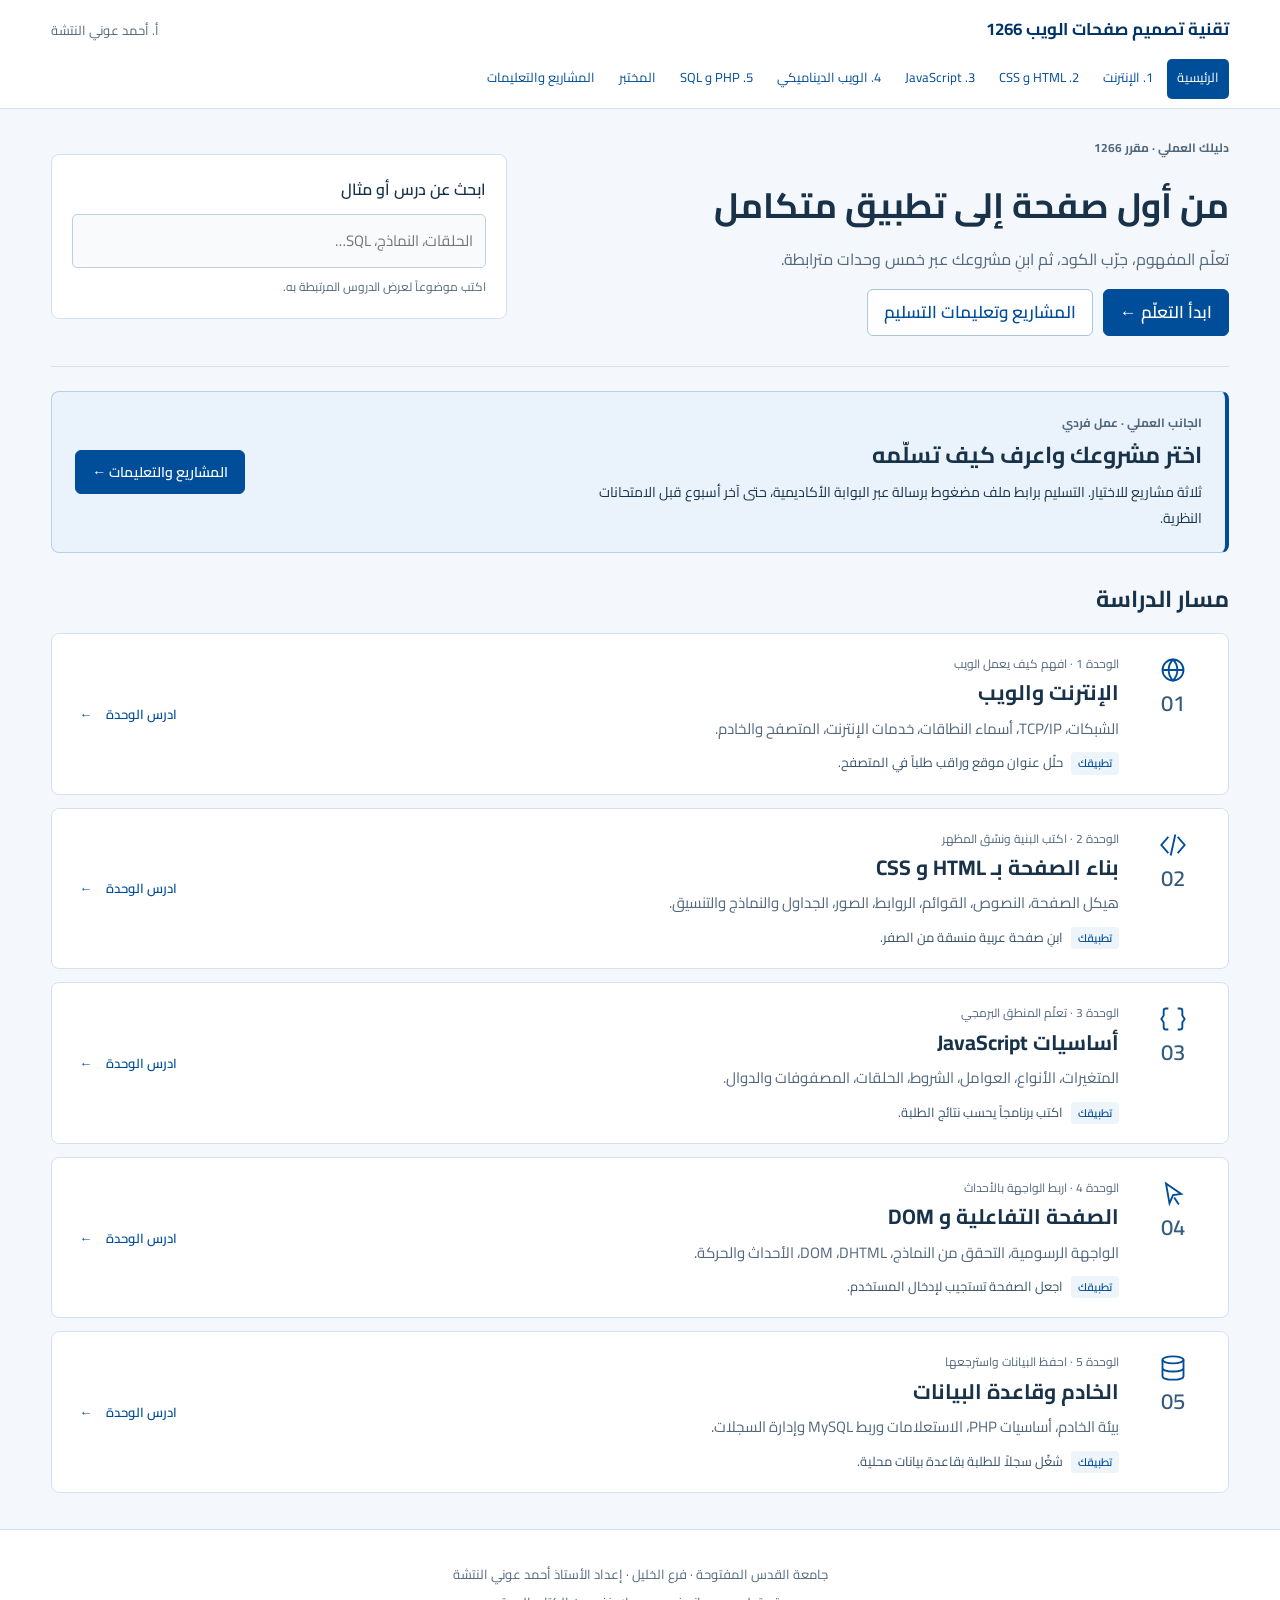
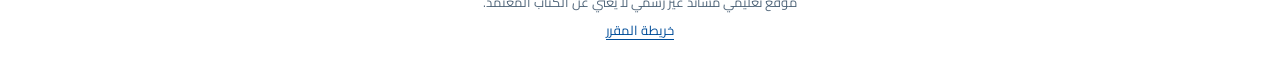
==== commit 833e0782: "Clarify individual project submission and Teams discussion; remove activities track" ====
--- a/index.html
+++ b/index.html
@@ -1,2 +1,2 @@
 <!doctype html>
-<html dir="rtl" lang="ar"><head><meta charset="utf-8"/><meta content="width=device-width,initial-scale=1" name="viewport"/><meta content="تعلّم تصميم صفحات الويب 1266: دروس عربية وأمثلة عملية ومختبر تفاعلي." name="description"/><title>خريطة المقرر | مقرر 1266</title><link href="assets/css/learning.css?v=20261020c" rel="stylesheet"/><script defer="" src="assets/js/learning.js?v=20261020c"></script><script defer="True" src="assets/vendor/prism.min.js"></script><script defer="True" src="assets/vendor/prism-markup-templating.min.js"></script><script defer="True" src="assets/vendor/prism-php.min.js"></script><script defer="True" src="assets/vendor/prism-sql.min.js"></script></head><body class="learning-page home-page"><a class="skip-link" href="#content">انتقل إلى المحتوى</a><header class="site-header"><div class="site-bar"><a class="brand" href="index.html">تقنية تصميم صفحات الويب <b dir="ltr">1266</b></a><span>أ. أحمد عوني النتشة</span></div><nav aria-label="التنقل الرئيسي" class="course-nav"><a href="index.html">الرئيسية</a><a href="units/unit1.html">1. الإنترنت</a><a href="units/unit2.html">2. <bdi dir="ltr">HTML</bdi> و <bdi dir="ltr">CSS</bdi></a><a href="units/unit3.html">3. <bdi dir="ltr">JavaScript</bdi></a><a href="units/unit4.html">4. الويب الديناميكي</a><a href="units/unit5.html">5. <bdi dir="ltr">PHP</bdi> و <bdi dir="ltr">SQL</bdi></a><a href="lab.html">المختبر</a><a href="practical.html">المشاريع</a></nav></header><main class="learning-wrap" id="content"><div class="home-overview"><section class="home-intro"><p class="eyebrow">دليلك العملي · مقرر 1266</p><h1>من أول صفحة إلى تطبيق متكامل</h1><p>تعلّم المفهوم، جرّب الكود، ثم ابنِ مشروعك عبر خمس وحدات مترابطة.</p><div class="learning-actions"><a class="button" href="units/unit1.html">ابدأ التعلّم ←</a><a class="button secondary" href="journey.html">تعرّف إلى المشروع</a></div><div class="resume-card" data-resume="" hidden=""></div></section><section class="search-panel"><label for="lesson-search">ابحث عن درس أو مثال</label><input autocomplete="off" id="lesson-search" placeholder="الحلقات، النماذج، SQL…" type="search"/><p aria-live="polite" data-search-status="" role="status">اكتب موضوعاً لعرض الدروس المرتبطة به.</p><ul class="search-results" data-search-results=""></ul></section></div><section aria-labelledby="units-title"><h2 id="units-title">مسار الدراسة</h2><div class="course-path"><article class="path-item" data-search="الإنترنت والويبالشبكات، TCP/IP، أسماء النطاقات، خدمات الإنترنت، المتصفح والخادم."><div aria-hidden="true" class="path-marker"><svg fill="none" stroke="currentColor" stroke-width="1.6" viewbox="0 0 24 24"><circle cx="12" cy="12" r="9"></circle><path d="M3 12h18M12 3c5 5 5 13 0 18-5-5-5-13 0-18Z"></path></svg><span>01</span></div><div class="path-info"><p class="path-label">الوحدة 1 · افهم كيف يعمل الويب</p><h3><a href="units/unit1.html">الإنترنت والويب</a></h3><p class="path-description">الشبكات، <bdi dir="ltr">TCP/IP</bdi>، أسماء النطاقات، خدمات الإنترنت، المتصفح والخادم.</p><p class="path-outcome"><span>تطبيقك</span> حلّل عنوان موقع وراقب طلباً في المتصفح.</p></div><a class="path-action" href="units/unit1.html">ادرس الوحدة <span aria-hidden="true">←</span></a></article><article class="path-item" data-search="HTML وCSSهيكل الصفحة، النصوص، القوائم، الروابط، الصور، الجداول والنماذج والتنسيق."><div aria-hidden="true" class="path-marker"><svg fill="none" stroke="currentColor" stroke-width="1.6" viewbox="0 0 24 24"><path d="m8 5-6 7 6 7m8-14 6 7-6 7M14 3l-4 18"></path></svg><span>02</span></div><div class="path-info"><p class="path-label">الوحدة 2 · اكتب البنية ونسّق المظهر</p><h3><a href="units/unit2.html">بناء الصفحة بـ <bdi dir="ltr">HTML</bdi> و <bdi dir="ltr">CSS</bdi></a></h3><p class="path-description">هيكل الصفحة، النصوص، القوائم، الروابط، الصور، الجداول والنماذج والتنسيق.</p><p class="path-outcome"><span>تطبيقك</span> ابنِ صفحة عربية منسقة من الصفر.</p></div><a class="path-action" href="units/unit2.html">ادرس الوحدة <span aria-hidden="true">←</span></a></article><article class="path-item" data-search="برمجة المخدوم باستخدام JavaScriptالمتغيرات، الأنواع، العوامل، الشروط، الحلقات، المصفوفات والدوال."><div aria-hidden="true" class="path-marker"><svg fill="none" stroke="currentColor" stroke-width="1.6" viewbox="0 0 24 24"><path d="M8 3H6a2 2 0 0 0-2 2v4l-2 3 2 3v4a2 2 0 0 0 2 2h2m8-18h2a2 2 0 0 1 2 2v4l2 3-2 3v4a2 2 0 0 1-2 2h-2"></path></svg><span>03</span></div><div class="path-info"><p class="path-label">الوحدة 3 · تعلّم المنطق البرمجي</p><h3><a href="units/unit3.html">أساسيات <bdi dir="ltr">JavaScript</bdi></a></h3><p class="path-description">المتغيرات، الأنواع، العوامل، الشروط، الحلقات، المصفوفات والدوال.</p><p class="path-outcome"><span>تطبيقك</span> اكتب برنامجاً يحسب نتائج الطلبة.</p></div><a class="path-action" href="units/unit3.html">ادرس الوحدة <span aria-hidden="true">←</span></a></article><article class="path-item" data-search="تصميم صفحات الويب الديناميكيةالواجهة الرسومية، التحقق من النماذج، DHTML، DOM، الأحداث والحركة."><div aria-hidden="true" class="path-marker"><svg fill="none" stroke="currentColor" stroke-width="1.6" viewbox="0 0 24 24"><path d="m6 3 13 9-7 1-3 7-3-17Zm7 12 4 6"></path></svg><span>04</span></div><div class="path-info"><p class="path-label">الوحدة 4 · اربط الواجهة بالأحداث</p><h3><a href="units/unit4.html">الصفحة التفاعلية و <bdi dir="ltr">DOM</bdi></a></h3><p class="path-description">الواجهة الرسومية، التحقق من النماذج، <bdi dir="ltr">DHTML</bdi>، <bdi dir="ltr">DOM</bdi>، الأحداث والحركة.</p><p class="path-outcome"><span>تطبيقك</span> اجعل الصفحة تستجيب لإدخال المستخدم.</p></div><a class="path-action" href="units/unit4.html">ادرس الوحدة <span aria-hidden="true">←</span></a></article><article class="path-item" data-search="برمجة المواقع بلغة PHP وSQLبيئة الخادم، أساسيات PHP، الاستعلامات وربط MySQL وإدارة السجلات."><div aria-hidden="true" class="path-marker"><svg fill="none" stroke="currentColor" stroke-width="1.6" viewbox="0 0 24 24"><ellipse cx="12" cy="5" rx="9" ry="3"></ellipse><path d="M3 5v14c0 4 18 4 18 0V5M3 12c0 4 18 4 18 0"></path></svg><span>05</span></div><div class="path-info"><p class="path-label">الوحدة 5 · احفظ البيانات واسترجعها</p><h3><a href="units/unit5.html">الخادم وقاعدة البيانات</a></h3><p class="path-description">بيئة الخادم، أساسيات <bdi dir="ltr">PHP</bdi>، الاستعلامات وربط <bdi dir="ltr">MySQL</bdi> وإدارة السجلات.</p><p class="path-outcome"><span>تطبيقك</span> شغّل سجلاً للطلبة بقاعدة بيانات محلية.</p></div><a class="path-action" href="units/unit5.html">ادرس الوحدة <span aria-hidden="true">←</span></a></article></div></section><section class="practice-strip"><div><h2>مشروع واحد ينمو معك</h2><p>ابنِ موقع أنشطة طلابية عبر خمس مراحل تبدأ بفهم الطلب والاستجابة، ثم بناء الصفحة وبرمجتها وحفظ بياناتها.</p></div><a class="button" href="journey.html">شاهد مراحل المشروع ←</a><a class="button secondary" href="practical.html">المشاريع الختامية</a></section></main><footer class="learning-footer"><p>جامعة القدس المفتوحة · فرع الخليل · إعداد الأستاذ أحمد عوني النتشة</p><p>موقع تعليمي مساند غير رسمي لا يغني عن الكتاب المعتمد.</p><a href="index.html">خريطة المقرر</a></footer></body></html>+<html dir="rtl" lang="ar"><head><meta charset="utf-8"/><meta content="width=device-width,initial-scale=1" name="viewport"/><meta content="تعلّم تصميم صفحات الويب 1266: دروس عربية وأمثلة عملية ومختبر تفاعلي." name="description"/><title>خريطة المقرر | مقرر 1266</title><link href="assets/css/learning.css?v=20261020d" rel="stylesheet"/><script defer="" src="assets/js/learning.js?v=20261020d"></script><script defer="True" src="assets/vendor/prism.min.js"></script><script defer="True" src="assets/vendor/prism-markup-templating.min.js"></script><script defer="True" src="assets/vendor/prism-php.min.js"></script><script defer="True" src="assets/vendor/prism-sql.min.js"></script></head><body class="learning-page home-page"><a class="skip-link" href="#content">انتقل إلى المحتوى</a><header class="site-header"><div class="site-bar"><a class="brand" href="index.html">تقنية تصميم صفحات الويب <b dir="ltr">1266</b></a><span>أ. أحمد عوني النتشة</span></div><nav aria-label="التنقل الرئيسي" class="course-nav"><a href="index.html">الرئيسية</a><a href="units/unit1.html">1. الإنترنت</a><a href="units/unit2.html">2. <bdi dir="ltr">HTML</bdi> و <bdi dir="ltr">CSS</bdi></a><a href="units/unit3.html">3. <bdi dir="ltr">JavaScript</bdi></a><a href="units/unit4.html">4. الويب الديناميكي</a><a href="units/unit5.html">5. <bdi dir="ltr">PHP</bdi> و <bdi dir="ltr">SQL</bdi></a><a href="lab.html">المختبر</a><a href="practical.html">المشاريع والتعليمات</a></nav></header><main class="learning-wrap" id="content"><div class="home-overview"><section class="home-intro"><p class="eyebrow">دليلك العملي · مقرر 1266</p><h1>من أول صفحة إلى تطبيق متكامل</h1><p>تعلّم المفهوم، جرّب الكود، ثم ابنِ مشروعك عبر خمس وحدات مترابطة.</p><div class="learning-actions"><a class="button" href="units/unit1.html">ابدأ التعلّم ←</a><a class="button secondary" href="practical.html">المشاريع وتعليمات التسليم</a></div><div class="resume-card" data-resume="" hidden=""></div></section><section class="search-panel"><label for="lesson-search">ابحث عن درس أو مثال</label><input autocomplete="off" id="lesson-search" placeholder="الحلقات، النماذج، SQL…" type="search"/><p aria-live="polite" data-search-status="" role="status">اكتب موضوعاً لعرض الدروس المرتبطة به.</p><ul class="search-results" data-search-results=""></ul></section></div><section aria-labelledby="project-callout-title" class="project-callout"><div><p class="eyebrow">الجانب العملي · عمل فردي</p><h2 id="project-callout-title">اختر مشروعك واعرف كيف تسلّمه</h2><p>ثلاثة مشاريع للاختيار. التسليم برابط ملف مضغوط برسالة عبر البوابة الأكاديمية، حتى آخر أسبوع قبل الامتحانات النظرية.</p></div><a class="button" href="practical.html">المشاريع والتعليمات ←</a></section><section aria-labelledby="units-title"><h2 id="units-title">مسار الدراسة</h2><div class="course-path"><article class="path-item" data-search="الإنترنت والويبالشبكات، TCP/IP، أسماء النطاقات، خدمات الإنترنت، المتصفح والخادم."><div aria-hidden="true" class="path-marker"><svg fill="none" stroke="currentColor" stroke-width="1.6" viewbox="0 0 24 24"><circle cx="12" cy="12" r="9"></circle><path d="M3 12h18M12 3c5 5 5 13 0 18-5-5-5-13 0-18Z"></path></svg><span>01</span></div><div class="path-info"><p class="path-label">الوحدة 1 · افهم كيف يعمل الويب</p><h3><a href="units/unit1.html">الإنترنت والويب</a></h3><p class="path-description">الشبكات، <bdi dir="ltr">TCP/IP</bdi>، أسماء النطاقات، خدمات الإنترنت، المتصفح والخادم.</p><p class="path-outcome"><span>تطبيقك</span> حلّل عنوان موقع وراقب طلباً في المتصفح.</p></div><a class="path-action" href="units/unit1.html">ادرس الوحدة <span aria-hidden="true">←</span></a></article><article class="path-item" data-search="HTML وCSSهيكل الصفحة، النصوص، القوائم، الروابط، الصور، الجداول والنماذج والتنسيق."><div aria-hidden="true" class="path-marker"><svg fill="none" stroke="currentColor" stroke-width="1.6" viewbox="0 0 24 24"><path d="m8 5-6 7 6 7m8-14 6 7-6 7M14 3l-4 18"></path></svg><span>02</span></div><div class="path-info"><p class="path-label">الوحدة 2 · اكتب البنية ونسّق المظهر</p><h3><a href="units/unit2.html">بناء الصفحة بـ <bdi dir="ltr">HTML</bdi> و <bdi dir="ltr">CSS</bdi></a></h3><p class="path-description">هيكل الصفحة، النصوص، القوائم، الروابط، الصور، الجداول والنماذج والتنسيق.</p><p class="path-outcome"><span>تطبيقك</span> ابنِ صفحة عربية منسقة من الصفر.</p></div><a class="path-action" href="units/unit2.html">ادرس الوحدة <span aria-hidden="true">←</span></a></article><article class="path-item" data-search="برمجة المخدوم باستخدام JavaScriptالمتغيرات، الأنواع، العوامل، الشروط، الحلقات، المصفوفات والدوال."><div aria-hidden="true" class="path-marker"><svg fill="none" stroke="currentColor" stroke-width="1.6" viewbox="0 0 24 24"><path d="M8 3H6a2 2 0 0 0-2 2v4l-2 3 2 3v4a2 2 0 0 0 2 2h2m8-18h2a2 2 0 0 1 2 2v4l2 3-2 3v4a2 2 0 0 1-2 2h-2"></path></svg><span>03</span></div><div class="path-info"><p class="path-label">الوحدة 3 · تعلّم المنطق البرمجي</p><h3><a href="units/unit3.html">أساسيات <bdi dir="ltr">JavaScript</bdi></a></h3><p class="path-description">المتغيرات، الأنواع، العوامل، الشروط، الحلقات، المصفوفات والدوال.</p><p class="path-outcome"><span>تطبيقك</span> اكتب برنامجاً يحسب نتائج الطلبة.</p></div><a class="path-action" href="units/unit3.html">ادرس الوحدة <span aria-hidden="true">←</span></a></article><article class="path-item" data-search="تصميم صفحات الويب الديناميكيةالواجهة الرسومية، التحقق من النماذج، DHTML، DOM، الأحداث والحركة."><div aria-hidden="true" class="path-marker"><svg fill="none" stroke="currentColor" stroke-width="1.6" viewbox="0 0 24 24"><path d="m6 3 13 9-7 1-3 7-3-17Zm7 12 4 6"></path></svg><span>04</span></div><div class="path-info"><p class="path-label">الوحدة 4 · اربط الواجهة بالأحداث</p><h3><a href="units/unit4.html">الصفحة التفاعلية و <bdi dir="ltr">DOM</bdi></a></h3><p class="path-description">الواجهة الرسومية، التحقق من النماذج، <bdi dir="ltr">DHTML</bdi>، <bdi dir="ltr">DOM</bdi>، الأحداث والحركة.</p><p class="path-outcome"><span>تطبيقك</span> اجعل الصفحة تستجيب لإدخال المستخدم.</p></div><a class="path-action" href="units/unit4.html">ادرس الوحدة <span aria-hidden="true">←</span></a></article><article class="path-item" data-search="برمجة المواقع بلغة PHP وSQLبيئة الخادم، أساسيات PHP، الاستعلامات وربط MySQL وإدارة السجلات."><div aria-hidden="true" class="path-marker"><svg fill="none" stroke="currentColor" stroke-width="1.6" viewbox="0 0 24 24"><ellipse cx="12" cy="5" rx="9" ry="3"></ellipse><path d="M3 5v14c0 4 18 4 18 0V5M3 12c0 4 18 4 18 0"></path></svg><span>05</span></div><div class="path-info"><p class="path-label">الوحدة 5 · احفظ البيانات واسترجعها</p><h3><a href="units/unit5.html">الخادم وقاعدة البيانات</a></h3><p class="path-description">بيئة الخادم، أساسيات <bdi dir="ltr">PHP</bdi>، الاستعلامات وربط <bdi dir="ltr">MySQL</bdi> وإدارة السجلات.</p><p class="path-outcome"><span>تطبيقك</span> شغّل سجلاً للطلبة بقاعدة بيانات محلية.</p></div><a class="path-action" href="units/unit5.html">ادرس الوحدة <span aria-hidden="true">←</span></a></article></div></section></main><footer class="learning-footer"><p>جامعة القدس المفتوحة · فرع الخليل · إعداد الأستاذ أحمد عوني النتشة</p><p>موقع تعليمي مساند غير رسمي لا يغني عن الكتاب المعتمد.</p><a href="index.html">خريطة المقرر</a></footer></body></html>
--- a/assets/css/learning.css
+++ b/assets/css/learning.css
@@ -15,3 +15,9 @@
 @media(max-width:650px){.home-overview{grid-template-columns:1fr;gap:18px;padding:21px 0 23px}.home-intro h1{font-size:29px}.home-intro>p:not(.eyebrow){font-size:15px}.home-overview .search-panel{padding:15px 17px}.search-panel [role=status]{font-size:11px}.path-item{grid-template-columns:38px minmax(0,1fr);gap:10px 15px;padding:17px 14px}.path-marker{grid-row:1 / 3}.path-marker svg{width:24px;height:24px}.path-marker>span{font-size:19px}.path-action{grid-column:2;justify-self:start;min-height:36px;padding:0;gap:9px}.path-info h3{font-size:19px;line-height:1.7}.path-description{font-size:13px}.path-outcome{font-size:12px}.path-label{font-size:11px}.course-path{gap:11px}.lesson{padding:18px}.lesson>h2,.lesson>.card-header h2,.lesson>.section-header h2{font-size:23px}.lesson pre{font-size:14px;padding:15px}.lesson pre .token.comment{font-size:13px}.site-bar .brand{font-size:15px}.site-bar>span{font-size:11px}.course-nav a{font-size:12px;padding:6px 8px}.learning-actions .button{font-size:13px}.code-toolbar .code-language{font-size:11px}}
 .resume-card{display:flex;align-items:center;justify-content:space-between;flex-wrap:wrap;gap:10px;padding:12px 14px;margin-top:18px;border-radius:6px}.resume-card p{font-size:13px;margin:0}.resume-card .button{font-size:12px;min-height:38px;padding:6px 11px}.path-description{font-size:15px}.learning-toc a>span.toc-label{font-size:14px}.lesson pre{font-family:Consolas,CourseCairo,monospace}.lesson pre .token.comment{font-size:15px}
 @media(max-width:650px){.path-description{font-size:13px}.lesson pre .token.comment{font-size:14px}}
+
+/* Keep practical requirements, delivery and discussion visible as one clear guide. */
+.project-callout{display:flex;align-items:center;justify-content:space-between;gap:20px;background:#eaf3fb;border:1px solid #b9d1e7;border-inline-start:4px solid var(--blue);border-radius:8px;padding:20px 23px;margin:0 0 28px}.project-callout h2{font-size:23px;margin:3px 0 7px}.project-callout p{font-size:14px;margin:0;max-width:76ch}.project-callout .eyebrow{font-size:12px}.project-callout .button{white-space:nowrap;font-size:14px}.instruction-badges,.guide-links{display:flex;gap:9px;flex-wrap:wrap;margin:18px 0}.instruction-badges>span{padding:7px 12px;font-size:13px;border:1px solid #b9d1e7;border-radius:5px;background:#edf4fa;color:var(--deep)}.guide-links a{font-size:14px;padding:6px 0;margin-inline-end:15px;text-underline-offset:5px}.project-options{display:grid;grid-template-columns:repeat(3,minmax(0,1fr));gap:16px;margin:20px 0 30px}.project-option{display:flex;flex-direction:column;background:white;border:1px solid var(--line);border-radius:8px;padding:22px;min-width:0}.project-option h3{font-size:23px;margin:6px 0 12px}.project-option p{font-size:15px;color:var(--muted);margin:0 0 18px}.project-option .button{margin-top:auto;font-size:13px}.option-number{font-size:14px;color:var(--blue);font-weight:700}.submission-columns{display:grid;grid-template-columns:repeat(2,minmax(0,1fr));gap:25px}.submission-columns h3{margin-top:8px}.submission-steps>li{margin:15px 0;padding-inline-start:8px}.deadline-note{background:#fff7e8;border-inline-start:4px solid #b45309;border-radius:5px;padding:15px 18px;margin:20px 0}.delivery-checklist label{display:flex;gap:12px;align-items:flex-start;padding:10px 0;border-bottom:1px solid var(--line);font-size:15px}.delivery-checklist input[type=checkbox]{flex:0 0 20px;margin-top:4px}.project-detail{scroll-margin-top:18px}.project-detail>summary{font-size:22px;color:var(--deep);padding:3px 0}.project-detail-body{padding-top:16px}.project-detail-body h3{border-bottom:1px solid var(--line);padding-bottom:9px;margin-top:28px}.project-detail-body table{border-collapse:collapse;width:100%;font-size:14px}.project-detail-body th,.project-detail-body td{border:1px solid var(--line);padding:10px;text-align:start}.project-detail-body pre{max-width:100%;overflow:auto}.project-requirements{margin:30px 0 20px}
+@media(max-width:850px){.project-options{grid-template-columns:1fr}.project-option h3{font-size:22px}.project-option .button{align-self:start}.project-callout{flex-wrap:wrap}.project-callout .button{white-space:normal}.submission-columns{grid-template-columns:1fr;gap:8px}}
+@media(max-width:600px){.project-callout{padding:18px}.project-callout h2{font-size:22px}.project-detail>summary{font-size:20px}.instruction-badges>span{font-size:12px}.guide-links a{font-size:13px}.project-option{padding:19px}.project-detail-body table{font-size:12px}}
+.instruction-badges>.deadline-badge{background:#fff7e8;border-color:#e6c995;color:#73470c}
